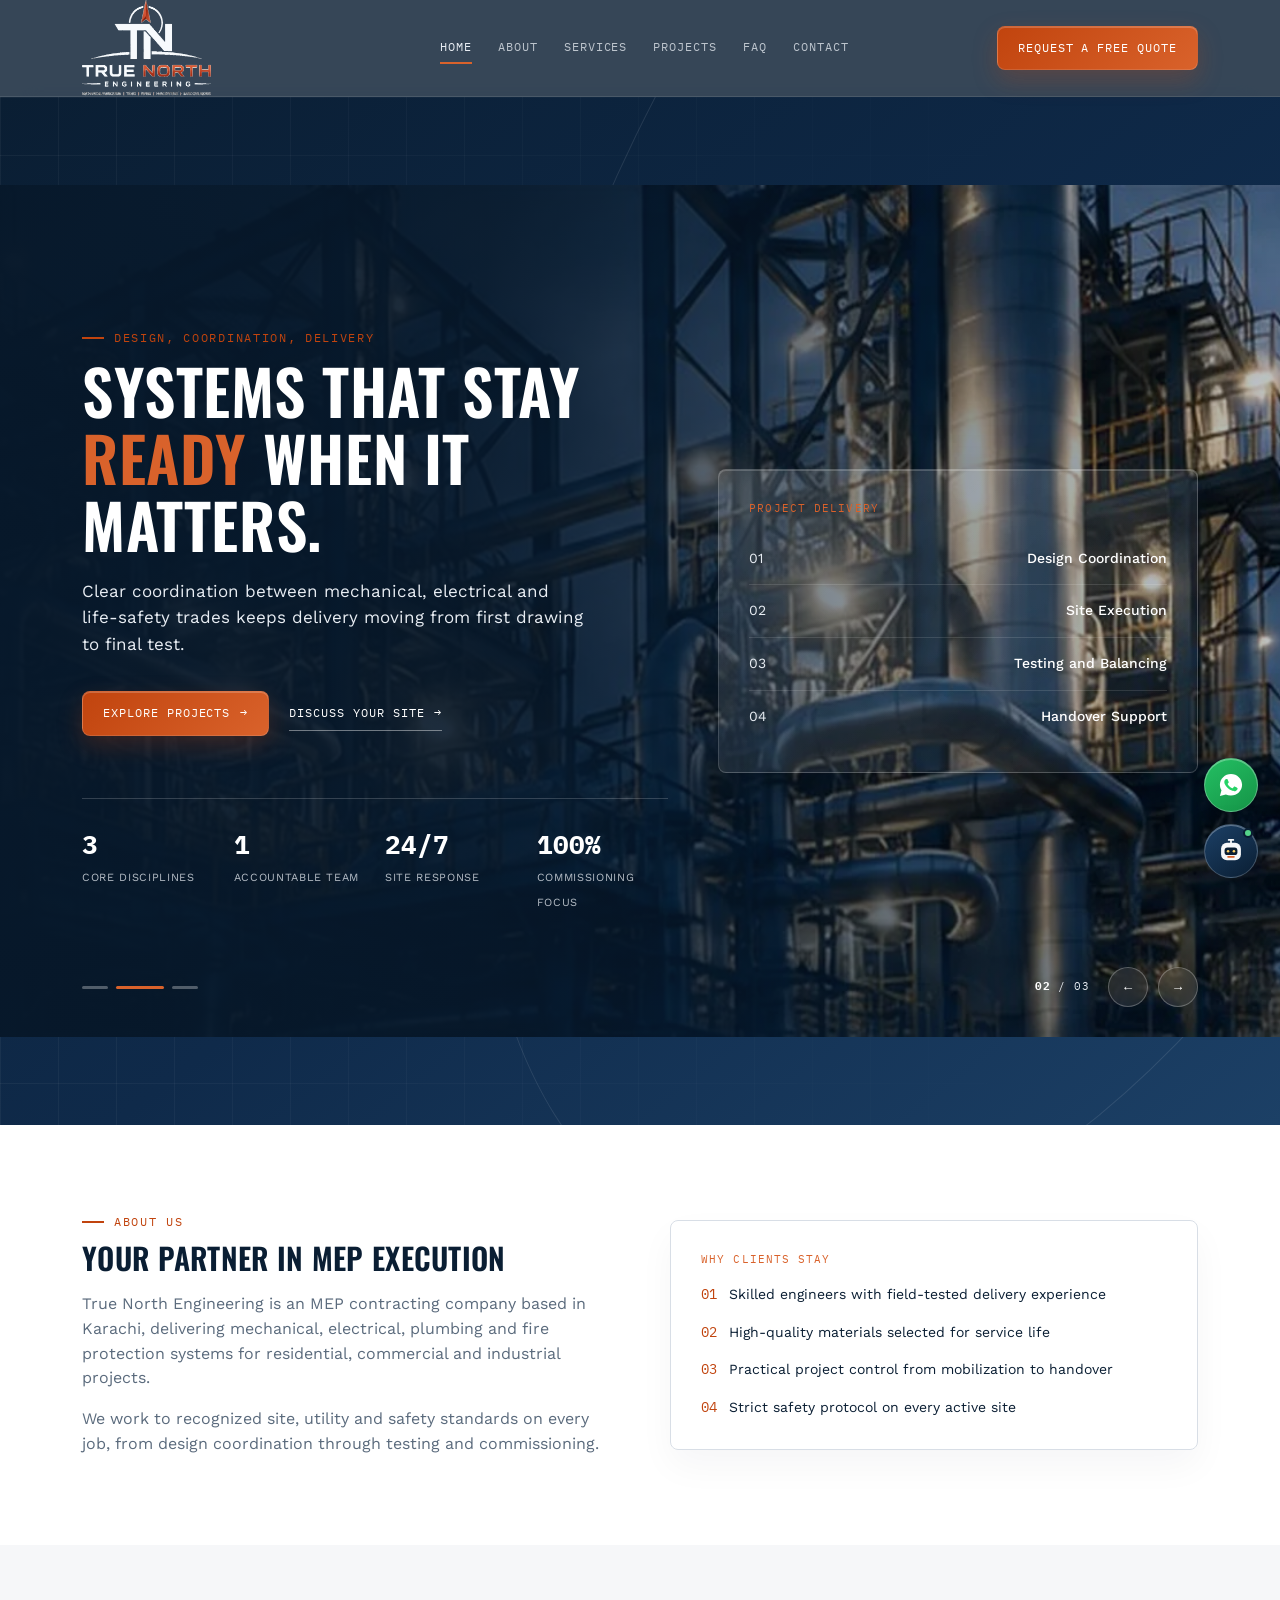
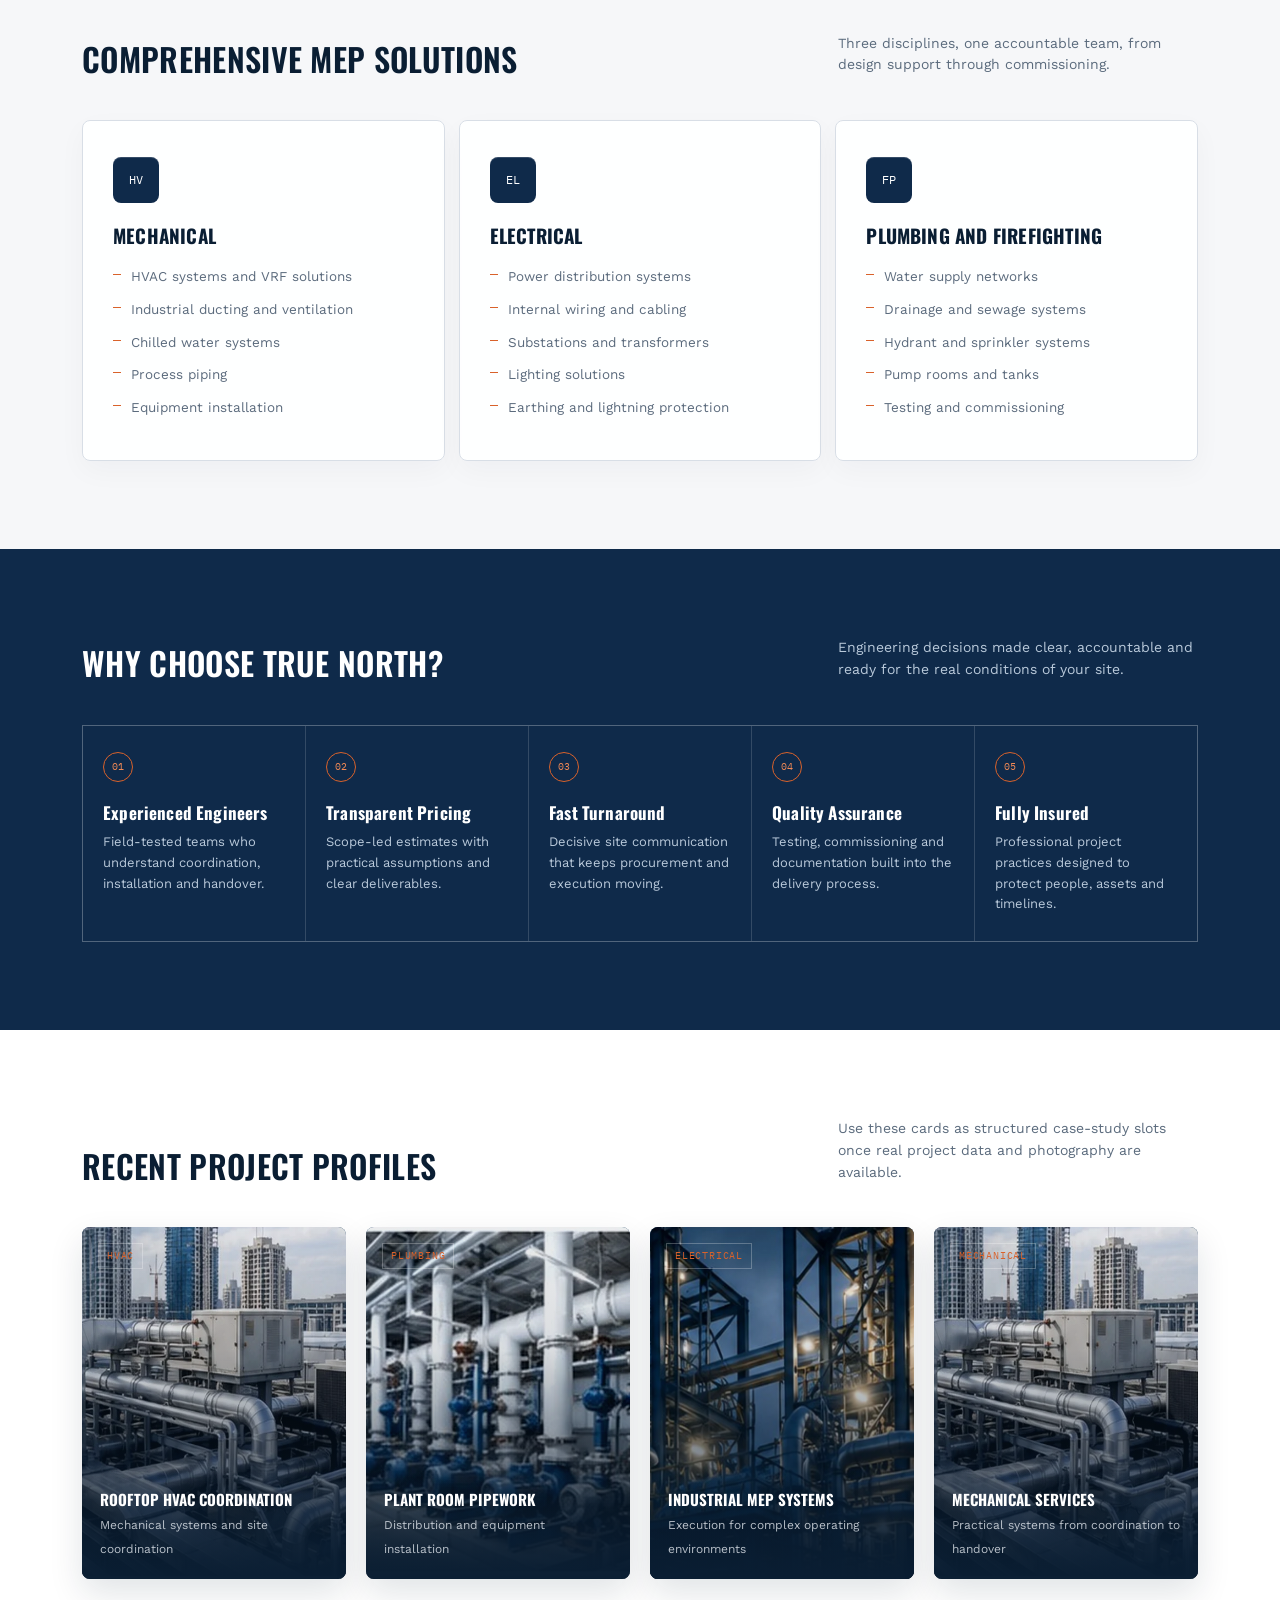
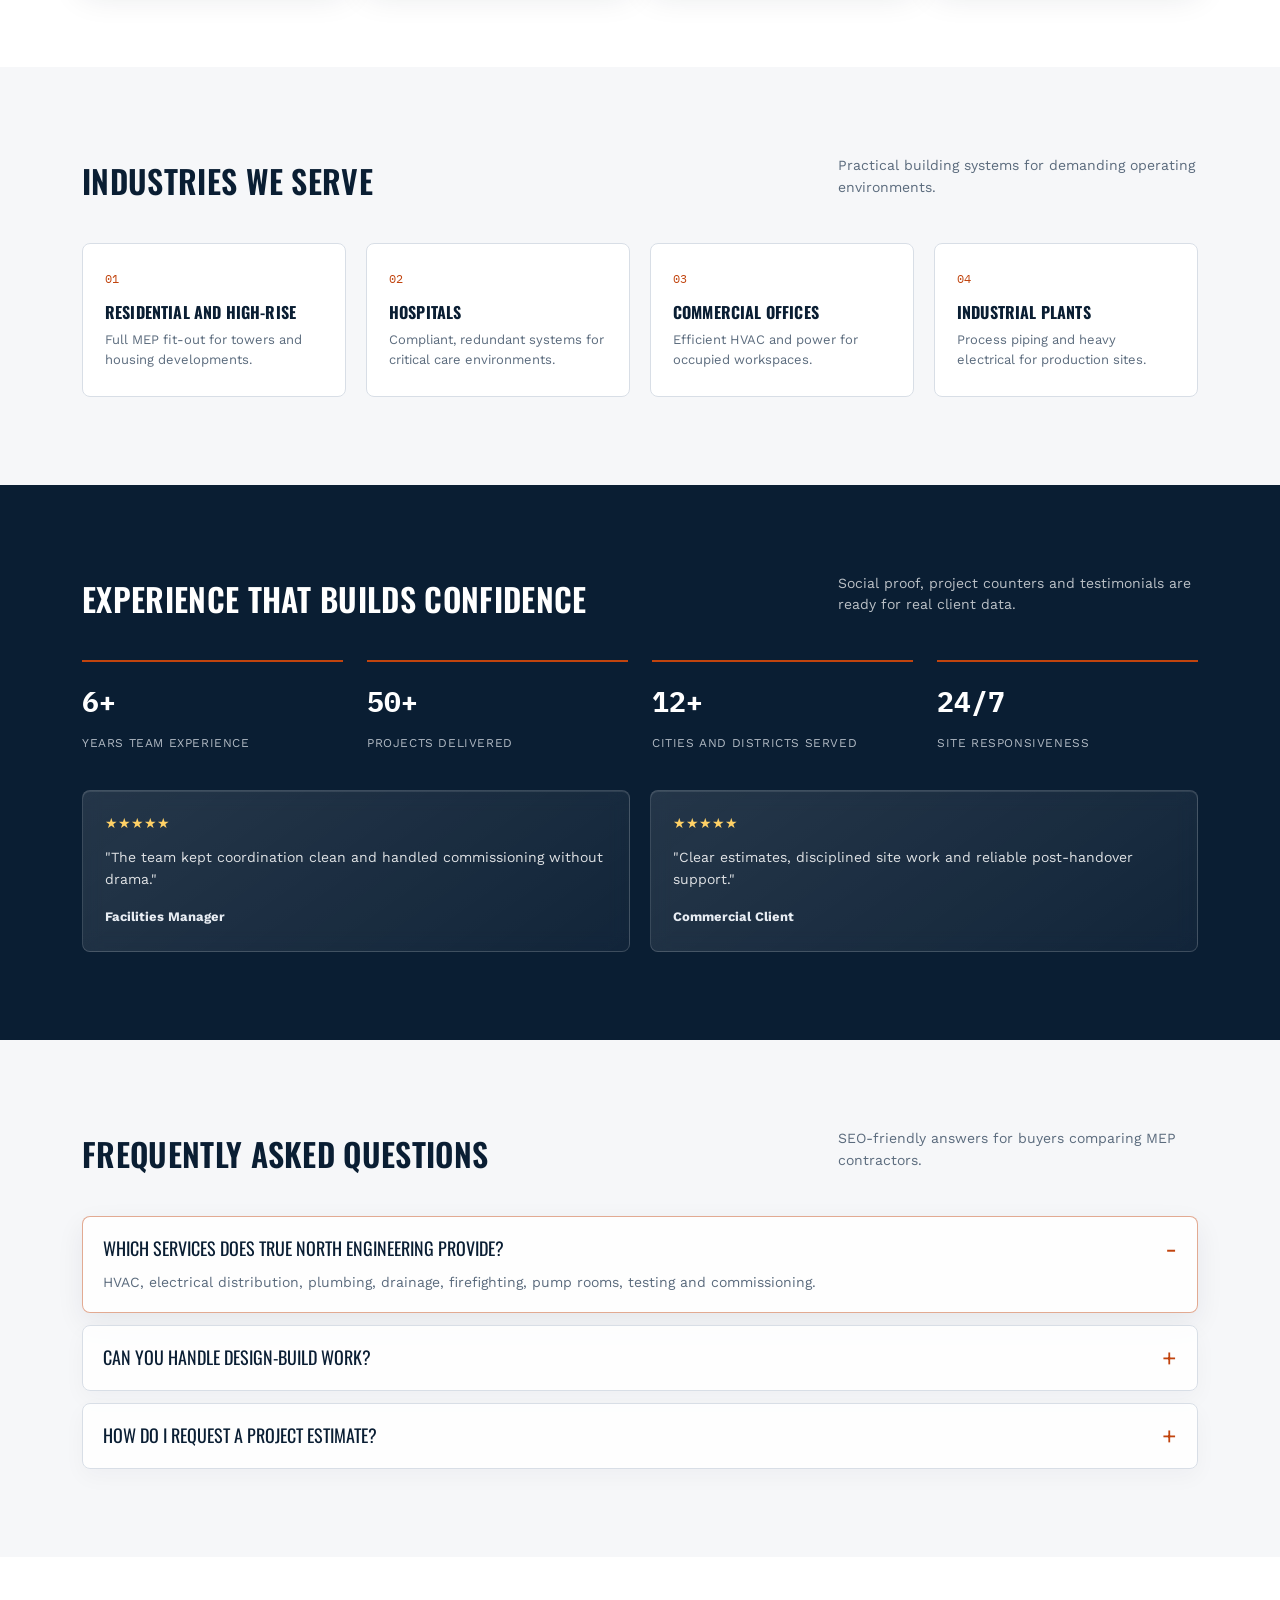
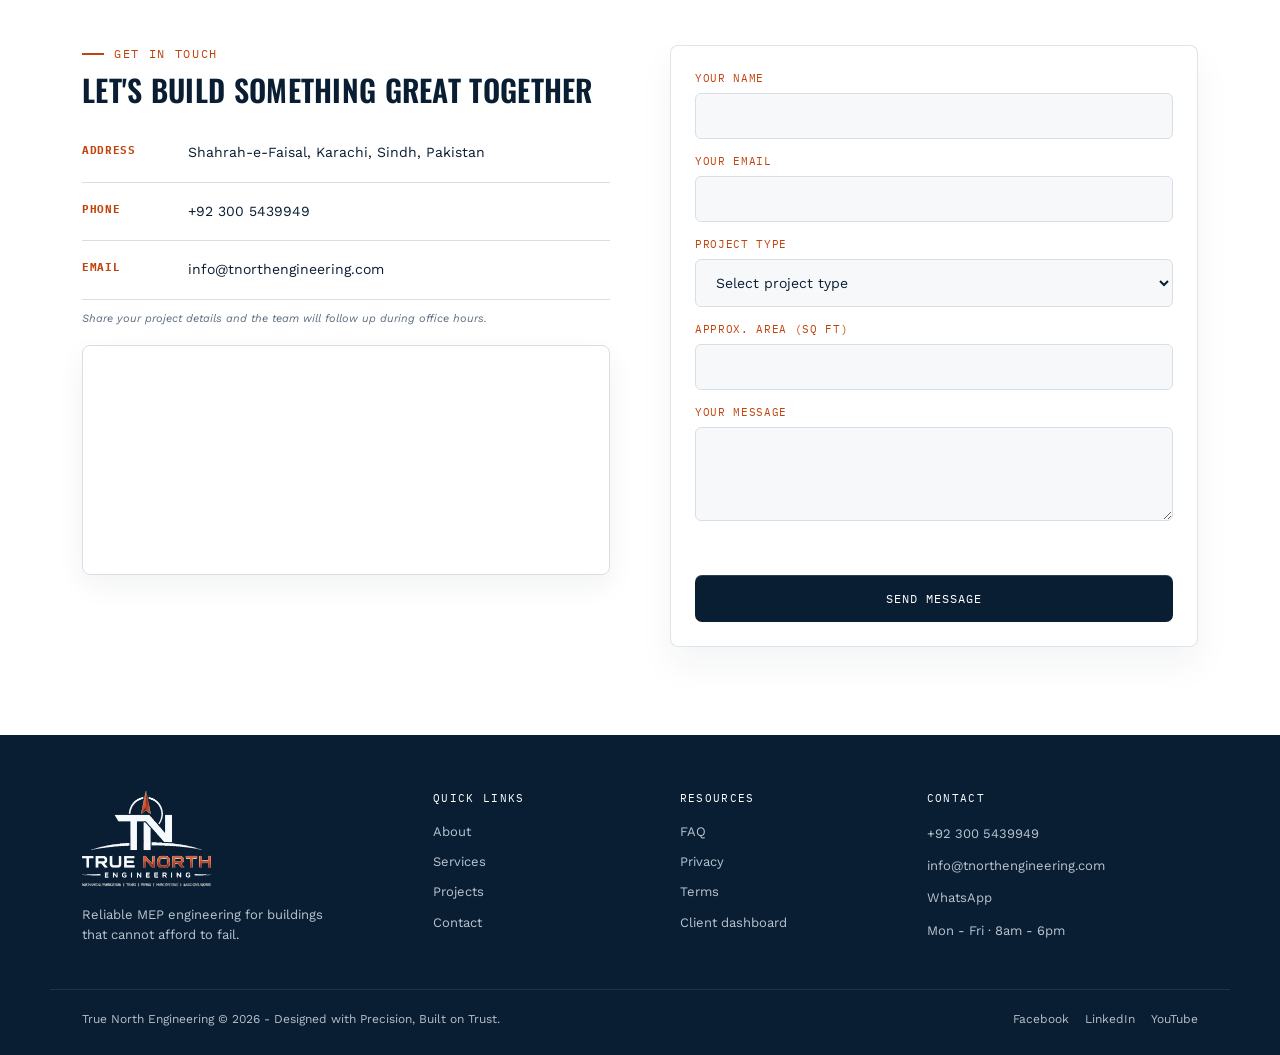
==== index.html @ b2326bb8 "Production-ready True North Engineering website" ====
<!DOCTYPE html>
<html lang="en">
<head>
  <meta charset="UTF-8">
  <meta name="viewport" content="width=device-width, initial-scale=1.0">
  <title>True North Engineering - MEP Contractors in Karachi</title>
  <meta name="description" content="True North Engineering delivers mechanical, electrical, plumbing, HVAC and firefighting systems for residential, commercial and industrial projects in Karachi.">
  <meta name="robots" content="index, follow, max-image-preview:large">
  <meta name="google-site-verification" content="REPLACE_WITH_SEARCH_CONSOLE_TOKEN">
  <meta name="theme-color" content="#0a1e33">
  <link rel="icon" href="/assets/images/favicon.ico">
  <link rel="icon" type="image/png" sizes="32x32" href="/assets/images/favicon-32.png">
  <link rel="apple-touch-icon" href="/assets/images/apple-touch-icon.png">
  <link rel="canonical" href="https://tnorthengineering.com/">
  <link rel="manifest" href="/manifest.webmanifest">
  <link rel="robots" href="/robots.txt">
  <link rel="sitemap" type="application/xml" href="/sitemap.xml">
  <link rel="preconnect" href="https://fonts.googleapis.com">
  <link rel="preconnect" href="https://fonts.gstatic.com" crossorigin>
  <link rel="preload" as="style" href="https://fonts.googleapis.com/css2?family=Oswald:wght@400;500;600;700&family=Work+Sans:wght@400;500;600&family=IBM+Plex+Mono:wght@500&display=swap">
  <link rel="preload" as="image" href="assets/img/hero-industrial.webp" type="image/webp" fetchpriority="high">
  <link href="https://fonts.googleapis.com/css2?family=Oswald:wght@400;500;600;700&family=Work+Sans:wght@400;500;600&family=IBM+Plex+Mono:wght@500&display=swap" rel="stylesheet">
  <link rel="stylesheet" href="assets/css/variables.css">
  <link rel="stylesheet" href="assets/css/brand.css">
  <link rel="stylesheet" href="assets/css/layout.css">
  <link rel="stylesheet" href="assets/css/components.css">
  <link rel="stylesheet" href="assets/css/hero.css">
  <link rel="stylesheet" href="assets/css/cards.css">
  <link rel="stylesheet" href="assets/css/forms.css">
  <link rel="stylesheet" href="assets/css/footer.css">
  <link rel="stylesheet" href="assets/css/responsive.css">
  <meta property="og:type" content="website">
  <meta property="og:url" content="https://tnorthengineering.com/">
  <meta property="og:title" content="True North Engineering - MEP Contractors in Karachi">
  <meta property="og:description" content="Mechanical, electrical, plumbing, HVAC and firefighting systems for commercial, residential and industrial projects.">
  <meta property="og:image" content="https://tnorthengineering.com/assets/img/hero-industrial.webp">
  <meta name="twitter:card" content="summary_large_image">
  <meta name="twitter:title" content="True North Engineering - MEP Contractors in Karachi">
  <meta name="twitter:description" content="MEP contracting, HVAC, electrical, plumbing and fire protection systems delivered with site-ready precision.">
  <meta name="twitter:image" content="https://tnorthengineering.com/assets/img/hero-industrial.webp">
  <script type="application/ld+json">
  {
    "@context": "https://schema.org",
    "@graph": [
      {
        "@type": "Organization",
        "@id": "https://tnorthengineering.com/#organization",
        "name": "True North Engineering",
        "url": "https://tnorthengineering.com/",
        "logo": "https://tnorthengineering.com/assets/images/logo.svg",
        "sameAs": ["https://www.linkedin.com/company/truenorthengineering"]
      },
      {
        "@type": "LocalBusiness",
        "@id": "https://tnorthengineering.com/#localbusiness",
        "name": "True North Engineering",
        "image": "https://tnorthengineering.com/assets/img/hero-industrial.webp",
        "url": "https://tnorthengineering.com/",
        "telephone": "+92-300-5439949",
        "email": "info@tnorthengineering.com",
        "address": {
          "@type": "PostalAddress",
          "streetAddress": "Shahrah-e-Faisal",
          "addressLocality": "Karachi",
          "addressRegion": "Sindh",
          "addressCountry": "PK"
        },
        "areaServed": "Karachi",
        "priceRange": "$$"
      },
      {
        "@type": "BreadcrumbList",
        "@id": "https://tnorthengineering.com/#breadcrumbs",
        "itemListElement": [
          {"@type": "ListItem", "position": 1, "name": "Home", "item": "https://tnorthengineering.com/"},
          {"@type": "ListItem", "position": 2, "name": "Services", "item": "https://tnorthengineering.com/#services"},
          {"@type": "ListItem", "position": 3, "name": "Contact", "item": "https://tnorthengineering.com/#contact"}
        ]
      },
      {
        "@type": "FAQPage",
        "@id": "https://tnorthengineering.com/#faq",
        "mainEntity": [
          {"@type": "Question", "name": "Which MEP services do you provide?", "acceptedAnswer": {"@type": "Answer", "text": "True North Engineering provides HVAC, electrical distribution, plumbing, drainage, firefighting, pump room and commissioning services."}},
          {"@type": "Question", "name": "Do you work on commercial and industrial sites?", "acceptedAnswer": {"@type": "Answer", "text": "Yes. The company supports residential towers, hospitals, commercial buildings and industrial facilities in Karachi."}},
          {"@type": "Question", "name": "Can I request a project estimate?", "acceptedAnswer": {"@type": "Answer", "text": "Yes. Use the quote form to share project type, area and timeline so the team can prepare a scoped estimate."}}
        ]
      }
    ]
  }
  </script>
</head>
<body>
<div class="brand-splash" aria-hidden="true"><img src="assets/images/logo-white.svg" width="220" height="220" alt=""><span>Engineering Excellence</span></div>
<a class="skip-link" href="#main">Skip to content</a>

<header class="site-header">
  <div class="wrap nav">
    <a href="/" class="logo-mark" aria-label="True North Engineering home">
      <img class="brand-logo" src="assets/images/logo-white.svg" width="210" height="210" alt="True North Engineering" decoding="async" fetchpriority="high">
    </a>
    <button class="menu-toggle" type="button" aria-label="Open navigation menu" aria-expanded="false" aria-controls="primary-nav">Menu</button>
    <nav class="links" id="primary-nav" aria-label="Primary navigation">
      <a href="#main" class="active">Home</a>
      <a href="#about">About</a>
      <a href="#services">Services</a>
      <a href="#projects">Projects</a>
      <a href="#faq">FAQ</a>
      <a href="#contact">Contact</a>
    </nav>
    <a class="cta-btn" href="#contact" data-track="quote_cta">Request a Free Quote</a>
  </div>
</header>

<main id="main">
  <section class="hero" aria-label="True North Engineering highlights">
    <div class="hero-slider" data-slider>
      <div class="hero-media" aria-hidden="true"><img src="assets/img/hero-industrial.webp" width="1600" height="740" alt="" loading="eager" decoding="async" fetchpriority="high"></div>
      <div class="hero-track">
        <article class="hero-slide is-active" data-slide aria-hidden="false">
          <div class="wrap hero-grid">
            <div class="hero-copy">
              <img class="hero-logo" src="assets/images/logo-white.svg" width="180" height="180" alt="True North Engineering" decoding="async">
              <div class="eyebrow">MEP Contracting - Karachi, Pakistan</div>
              <h1>Engineering built on <em>true</em> north.</h1>
              <p class="lede">Mechanical, electrical, plumbing and firefighting systems for buildings that cannot afford to fail, delivered with the precision the trade demands.</p>
              <div class="hero-ctas">
                <a class="cta-btn" href="#contact" data-track="quote_cta">Request a Free Quote <span aria-hidden="true">&rarr;</span></a>
                <a href="#projects" class="cta-ghost" data-track="projects_cta">View Our Projects <span aria-hidden="true">&rarr;</span></a>
              </div>
              <div class="stat-strip" aria-label="Company statistics">
                <div class="stat"><b>6+</b><span>Years Experience</span></div>
                <div class="stat"><b>50+</b><span>Projects Delivered</span></div>
                <div class="stat"><b>24/7</b><span>Site Response</span></div>
                <div class="stat"><b>0</b><span>Safety Compromise</span></div>
              </div>
            </div>
            <div class="hero-panel glass-panel" aria-label="Standards compliance">
              <div class="panel-label">Standards Compliance</div>
              <ul>
                <li><span>Building Code</span><b>SBCA Ready</b></li>
                <li><span>Utility</span><b>K-Electric Aware</b></li>
                <li><span>Fire Safety</span><b>NFPA Aligned</b></li>
                <li><span>Site Safety</span><b>Zero-Incident Protocol</b></li>
              </ul>
            </div>
          </div>
        </article>

        <article class="hero-slide" data-slide aria-hidden="true">
          <div class="wrap hero-grid">
            <div class="hero-copy">
              <div class="eyebrow">Design, Coordination, Delivery</div>
              <h2>Systems that stay <em>ready</em> when it matters.</h2>
              <p class="lede">Clear coordination between mechanical, electrical and life-safety trades keeps delivery moving from first drawing to final test.</p>
              <div class="hero-ctas">
                <a class="cta-btn" href="#projects" data-track="projects_cta">Explore Projects <span aria-hidden="true">&rarr;</span></a>
                <a href="#contact" class="cta-ghost">Discuss Your Site <span aria-hidden="true">&rarr;</span></a>
              </div>
              <div class="stat-strip" aria-label="Project delivery statistics">
                <div class="stat"><b>3</b><span>Core Disciplines</span></div>
                <div class="stat"><b>1</b><span>Accountable Team</span></div>
                <div class="stat"><b>24/7</b><span>Site Response</span></div>
                <div class="stat"><b>100%</b><span>Commissioning Focus</span></div>
              </div>
            </div>
            <div class="hero-panel glass-panel" aria-label="Project delivery stages">
              <div class="panel-label">Project Delivery</div>
              <ul>
                <li><span>01</span><b>Design Coordination</b></li>
                <li><span>02</span><b>Site Execution</b></li>
                <li><span>03</span><b>Testing and Balancing</b></li>
                <li><span>04</span><b>Handover Support</b></li>
              </ul>
            </div>
          </div>
        </article>

        <article class="hero-slide" data-slide aria-hidden="true">
          <div class="wrap hero-grid">
            <div class="hero-copy">
              <div class="eyebrow">For Buildings That Cannot Pause</div>
              <h2>Built for the <em>details</em> behind performance.</h2>
              <p class="lede">From towers and hospitals to commercial and industrial facilities, we deliver practical systems that respect the reality of the site.</p>
              <div class="hero-ctas">
                <a class="cta-btn" href="#contact" data-track="quote_cta">Start a Conversation <span aria-hidden="true">&rarr;</span></a>
                <a href="#industries" class="cta-ghost">See Industries <span aria-hidden="true">&rarr;</span></a>
              </div>
              <div class="stat-strip" aria-label="Industry coverage">
                <div class="stat"><b>4</b><span>Industry Segments</span></div>
                <div class="stat"><b>12+</b><span>Areas Served</span></div>
                <div class="stat"><b>50+</b><span>Projects Delivered</span></div>
                <div class="stat"><b>1</b><span>Trusted Partner</span></div>
              </div>
            </div>
            <div class="hero-panel glass-panel" aria-label="Building performance priorities">
              <div class="panel-label">Performance Priorities</div>
              <ul>
                <li><span>Planning</span><b>Buildable Detail</b></li>
                <li><span>Quality</span><b>Service Life</b></li>
                <li><span>Safety</span><b>Field Discipline</b></li>
                <li><span>Support</span><b>Clean Handover</b></li>
              </ul>
            </div>
          </div>
        </article>
      </div>

      <div class="wrap hero-slider-footer">
        <div class="slider-dots" role="tablist" aria-label="Hero slides">
          <button class="is-active" type="button" role="tab" aria-selected="true" aria-label="Show engineering overview" data-slider-dot></button>
          <button type="button" role="tab" aria-selected="false" aria-label="Show project delivery overview" data-slider-dot></button>
          <button type="button" role="tab" aria-selected="false" aria-label="Show building performance overview" data-slider-dot></button>
        </div>
        <div class="slider-actions">
          <span class="slider-count" aria-live="polite"><b data-slider-current>01</b> / 03</span>
          <button class="slider-button" type="button" data-slider-prev data-tooltip="Previous slide" aria-label="Previous slide"><span aria-hidden="true">&larr;</span></button>
          <button class="slider-button" type="button" data-slider-next data-tooltip="Next slide" aria-label="Next slide"><span aria-hidden="true">&rarr;</span></button>
        </div>
      </div>
    </div>
  </section>

  <section id="about">
    <div class="wrap split">
      <div>
        <div class="eyebrow">About Us</div>
        <h2>Your partner in MEP execution</h2>
        <p>True North Engineering is an MEP contracting company based in Karachi, delivering mechanical, electrical, plumbing and fire protection systems for residential, commercial and industrial projects.</p>
        <p>We work to recognized site, utility and safety standards on every job, from design coordination through testing and commissioning.</p>
      </div>
      <div class="panel">
        <div class="panel-label">Why Clients Stay</div>
        <ul class="check-list">
          <li><span>01</span> Skilled engineers with field-tested delivery experience</li>
          <li><span>02</span> High-quality materials selected for service life</li>
          <li><span>03</span> Practical project control from mobilization to handover</li>
          <li><span>04</span> Strict safety protocol on every active site</li>
        </ul>
      </div>
    </div>
  </section>

  <section class="alt" id="services">
    <div class="wrap">
      <div class="section-head">
        <h2>Comprehensive MEP solutions</h2>
        <p>Three disciplines, one accountable team, from design support through commissioning.</p>
      </div>
      <div class="services-grid">
        <article class="service-card">
          <div class="icon-box" aria-hidden="true">HV</div>
          <h3>Mechanical</h3>
          <ul>
            <li>HVAC systems and VRF solutions</li>
            <li>Industrial ducting and ventilation</li>
            <li>Chilled water systems</li>
            <li>Process piping</li>
            <li>Equipment installation</li>
          </ul>
        </article>
        <article class="service-card">
          <div class="icon-box" aria-hidden="true">EL</div>
          <h3>Electrical</h3>
          <ul>
            <li>Power distribution systems</li>
            <li>Internal wiring and cabling</li>
            <li>Substations and transformers</li>
            <li>Lighting solutions</li>
            <li>Earthing and lightning protection</li>
          </ul>
        </article>
        <article class="service-card">
          <div class="icon-box" aria-hidden="true">FP</div>
          <h3>Plumbing and Firefighting</h3>
          <ul>
            <li>Water supply networks</li>
            <li>Drainage and sewage systems</li>
            <li>Hydrant and sprinkler systems</li>
            <li>Pump rooms and tanks</li>
            <li>Testing and commissioning</li>
          </ul>
        </article>
      </div>
    </div>
  </section>

  <section class="trust-section" id="why-choose">
    <div class="wrap">
      <div class="section-head">
        <h2>Why choose True North?</h2>
        <p>Engineering decisions made clear, accountable and ready for the real conditions of your site.</p>
      </div>
      <div class="trust-grid">
        <article class="trust-item"><span aria-hidden="true">01</span><h3>Experienced Engineers</h3><p>Field-tested teams who understand coordination, installation and handover.</p></article>
        <article class="trust-item"><span aria-hidden="true">02</span><h3>Transparent Pricing</h3><p>Scope-led estimates with practical assumptions and clear deliverables.</p></article>
        <article class="trust-item"><span aria-hidden="true">03</span><h3>Fast Turnaround</h3><p>Decisive site communication that keeps procurement and execution moving.</p></article>
        <article class="trust-item"><span aria-hidden="true">04</span><h3>Quality Assurance</h3><p>Testing, commissioning and documentation built into the delivery process.</p></article>
        <article class="trust-item"><span aria-hidden="true">05</span><h3>Fully Insured</h3><p>Professional project practices designed to protect people, assets and timelines.</p></article>
      </div>
    </div>
  </section>

  <section id="projects">
    <div class="wrap">
      <div class="section-head">
        <h2>Recent project profiles</h2>
        <p>Use these cards as structured case-study slots once real project data and photography are available.</p>
      </div>
      <div class="projects-grid">
        <article class="project-card">
          <span class="tag">HVAC</span>
          <img class="project-image" src="assets/img/project-hvac.webp" width="960" height="640" alt="Rooftop HVAC ducting and equipment" loading="lazy" decoding="async">
          <div class="cap"><b>Rooftop HVAC Coordination</b><span>Mechanical systems and site coordination</span></div>
        </article>
        <article class="project-card">
          <span class="tag">Plumbing</span>
          <img class="project-image" src="assets/img/project-pump-room.webp" width="960" height="640" alt="Plant room pipework and pumps" loading="lazy" decoding="async">
          <div class="cap"><b>Plant Room Pipework</b><span>Distribution and equipment installation</span></div>
        </article>
        <article class="project-card">
          <span class="tag">Electrical</span>
          <img class="project-image" src="assets/img/hero-industrial.webp" width="1600" height="740" alt="Industrial mechanical systems" loading="lazy" decoding="async">
          <div class="cap"><b>Industrial MEP Systems</b><span>Execution for complex operating environments</span></div>
        </article>
        <article class="project-card">
          <span class="tag">Mechanical</span>
          <img class="project-image" src="assets/img/project-hvac.webp" width="960" height="640" alt="Mechanical services equipment" loading="lazy" decoding="async">
          <div class="cap"><b>Mechanical Services</b><span>Practical systems from coordination to handover</span></div>
        </article>
      </div>
    </div>
  </section>

  <section class="alt" id="industries">
    <div class="wrap">
      <div class="section-head">
        <h2>Industries we serve</h2>
        <p>Practical building systems for demanding operating environments.</p>
      </div>
      <div class="industries-grid">
        <article class="industry-card"><div class="num">01</div><h3>Residential and High-Rise</h3><p>Full MEP fit-out for towers and housing developments.</p></article>
        <article class="industry-card"><div class="num">02</div><h3>Hospitals</h3><p>Compliant, redundant systems for critical care environments.</p></article>
        <article class="industry-card"><div class="num">03</div><h3>Commercial Offices</h3><p>Efficient HVAC and power for occupied workspaces.</p></article>
        <article class="industry-card"><div class="num">04</div><h3>Industrial Plants</h3><p>Process piping and heavy electrical for production sites.</p></article>
      </div>
    </div>
  </section>

  <section class="proof" id="why">
    <div class="wrap">
      <div class="section-head">
        <h2>Experience that builds confidence</h2>
        <p>Social proof, project counters and testimonials are ready for real client data.</p>
      </div>
      <div class="why-grid">
        <div class="why-item"><b>6+</b><span>Years Team Experience</span></div>
        <div class="why-item"><b>50+</b><span>Projects Delivered</span></div>
        <div class="why-item"><b>12+</b><span>Cities and Districts Served</span></div>
        <div class="why-item"><b>24/7</b><span>Site Responsiveness</span></div>
      </div>
      <div class="testimonials">
        <article><div aria-label="5 stars">★★★★★</div><p>"The team kept coordination clean and handled commissioning without drama."</p><b>Facilities Manager</b></article>
        <article><div aria-label="5 stars">★★★★★</div><p>"Clear estimates, disciplined site work and reliable post-handover support."</p><b>Commercial Client</b></article>
      </div>
    </div>
  </section>

  <section class="alt" id="faq">
    <div class="wrap">
      <div class="section-head">
        <h2>Frequently asked questions</h2>
        <p>SEO-friendly answers for buyers comparing MEP contractors.</p>
      </div>
      <div class="faq-list">
        <details open><summary>Which services does True North Engineering provide?</summary><p>HVAC, electrical distribution, plumbing, drainage, firefighting, pump rooms, testing and commissioning.</p></details>
        <details><summary>Can you handle design-build work?</summary><p>The site is structured for design-build messaging, but final wording should be confirmed against the company's licensed scope.</p></details>
        <details><summary>How do I request a project estimate?</summary><p>Submit the quote form with the project type, approximate covered area, timeline and site location.</p></details>
      </div>
    </div>
  </section>

  <section id="contact">
    <div class="wrap contact-grid">
      <div class="contact-info">
        <div class="eyebrow">Get In Touch</div>
        <h2>Let's build something great together</h2>
        <div class="row"><b>Address</b><span>Shahrah-e-Faisal, Karachi, Sindh, Pakistan</span></div>
        <div class="row"><b>Phone</b><span>+92 300 5439949</span></div>
        <div class="row"><b>Email</b><span>info@tnorthengineering.com</span></div>
        <p class="field-note">Share your project details and the team will follow up during office hours.</p>
        <iframe class="map" title="True North Engineering location map" loading="lazy" referrerpolicy="no-referrer-when-downgrade" src="https://www.google.com/maps?q=Shahrah-e-Faisal%2C%20Karachi&output=embed"></iframe>
      </div>
      <form class="quote" name="quote" method="POST">
        <label class="hp">Company website <input name="company_website" tabindex="-1" autocomplete="off"></label>
        <label>Your Name <input name="name" type="text" autocomplete="name" required></label>
        <label>Your Email <input name="email" type="email" autocomplete="email" required></label>
        <label>Project Type <select name="project_type" required><option value="">Select project type</option><option>Mechanical</option><option>Electrical</option><option>Plumbing and Firefighting</option><option>Maintenance</option></select></label>
        <label>Approx. Area (sq ft) <input name="area" type="number" min="100" step="50" inputmode="numeric"></label>
        <label>Your Message <textarea name="message" rows="4" required></textarea></label>
        <p class="form-status" role="status" aria-live="polite"></p>
        <button type="submit" aria-label="Send a free quote request">Send Message</button>
      </form>
    </div>
  </section>
</main>

<footer>
  <div class="wrap footer-main">
    <div class="footer-brand"><a href="/" class="logo-mark" aria-label="True North Engineering home"><img class="brand-logo footer-logo" src="assets/images/logo-white.svg" width="180" height="180" alt="True North Engineering" loading="lazy" decoding="async"></a><p>Reliable MEP engineering for buildings that cannot afford to fail.</p></div>
    <div class="footer-column"><h3>Quick Links</h3><a href="#about">About</a><a href="#services">Services</a><a href="#projects">Projects</a><a href="#contact">Contact</a></div>
    <div class="footer-column"><h3>Resources</h3><a href="#faq">FAQ</a><a href="privacy.html">Privacy</a><a href="terms.html">Terms</a><a href="admin.html">Client dashboard</a></div>
    <div class="footer-column footer-contact"><h3>Contact</h3><a href="tel:+923005439949">+92 300 5439949</a><a href="mailto:info@tnorthengineering.com">info@tnorthengineering.com</a><a href="https://wa.me/923005439949" target="_blank" rel="noopener noreferrer">WhatsApp</a><span>Mon - Fri · 8am - 6pm</span></div>
  </div>
  <div class="wrap footer-row"><span>True North Engineering &copy; 2026 - Designed with Precision, Built on Trust.</span><div class="socials" aria-label="Social links"><a href="https://www.facebook.com/" rel="noopener" aria-label="True North Engineering on Facebook">Facebook</a><a href="https://www.linkedin.com/" rel="noopener" aria-label="True North Engineering on LinkedIn">LinkedIn</a><a href="https://www.youtube.com/" rel="noopener" aria-label="True North Engineering on YouTube">YouTube</a></div></div>
</footer>

<div class="floating-actions" aria-label="Quick contact">
  <a class="floating-action whatsapp-action" href="https://wa.me/923005439949?text=Hello%20True%20North%20Engineering%2C%20I%20would%20like%20to%20discuss%20a%20project." target="_blank" rel="noopener noreferrer" aria-label="Chat with True North Engineering on WhatsApp" data-tooltip="Chat on WhatsApp">
    <img src="assets/img/whatsapp.svg" width="28" height="28" alt="" aria-hidden="true">
  </a>
  <button class="floating-action chat-toggle" type="button" aria-expanded="false" aria-controls="chat-widget" aria-label="Open True North Assistant" data-tooltip="Ask our assistant">
    <img src="assets/img/bot.svg" width="28" height="28" alt="" aria-hidden="true">
    <span class="chat-pulse" aria-hidden="true"></span>
  </button>
</div>
<aside class="chat-widget" id="chat-widget" role="dialog" aria-modal="false" aria-label="True North Assistant" hidden>
  <div class="chat-head">
    <div class="chat-brand"><img src="assets/img/bot.svg" width="28" height="28" alt=""><div><b>True North Assistant</b><span>Usually replies instantly</span></div></div>
    <button class="chat-close" type="button" data-chat-close aria-label="Close chat">&times;</button>
  </div>
  <div class="chat-log" aria-live="polite"></div>
  <div class="chat-suggestions" aria-label="Suggested questions">
    <button type="button" data-chat-prompt="Which services do you offer?">Services</button>
    <button type="button" data-chat-prompt="I need HVAC for a commercial building">Start an HVAC quote</button>
    <button type="button" data-chat-prompt="How long does a quotation take?">Timelines</button>
    <button type="button" data-chat-prompt="Show me your projects">Projects</button>
  </div>
  <form class="chat-form">
    <input type="text" placeholder="Ask about your project..." aria-label="Chat message" autocomplete="off">
    <button type="submit" aria-label="Send chat message"><span aria-hidden="true">&rarr;</span></button>
  </form>
</aside>

<script type="module" src="assets/js/main.js"></script>
</body>
</html>
---- assets/css/variables.css ----
:root{
  --navy-950:#0a1e33;
  --navy-900:#0f2a4a;
  --navy-700:#1c4066;
  --navy-100:#e8edf3;
  --orange-600:#c1440e;
  --orange-500:#d9622b;
  --white:#ffffff;
  --paper:#f6f7f9;
  --ink-mid:#5b6b7d;
  --line:#d8dee6;
  --success:#237a4b;
  --focus:#ffd166;
  --font-display:'Oswald',sans-serif;
  --font-body:'Work Sans',sans-serif;
  --font-mono:'IBM Plex Mono',monospace;
}
---- assets/css/brand.css ----
.nav{min-height:96px!important}.logo-mark .brand-logo{width:210px;height:96px!important;max-height:none!important;object-fit:contain;object-position:left center}.footer-logo{width:180px!important;height:130px!important;max-height:none!important}
.hero-logo{width:180px;height:180px;object-fit:contain;object-position:left center;margin:0 0 -10px}
.brand-splash{position:fixed;inset:0;z-index:200;display:grid;place-items:center;align-content:center;gap:10px;background:#0a1e33;color:#fff;pointer-events:none;animation:splash-out .9s 1s ease forwards}.brand-splash img{width:220px;height:220px;object-fit:contain;animation:splash-logo .9s ease both}.brand-splash span{font:11px var(--font-mono);letter-spacing:.18em;text-transform:uppercase;color:#cbd8e5;animation:splash-text .7s .25s ease both}@keyframes splash-logo{from{opacity:0;transform:scale(.88)}to{opacity:1;transform:none}}@keyframes splash-text{from{opacity:0;transform:translateY(8px)}to{opacity:1;transform:none}}@keyframes splash-out{to{opacity:0;visibility:hidden}}
.admin-brand{display:flex;align-items:center;gap:10px!important;color:#fff!important;font:14px var(--font-mono)!important;letter-spacing:.08em}.admin-brand img{width:170px!important;height:72px!important;object-fit:contain!important;object-position:left center!important;border-radius:0!important;background:transparent!important}.admin-brand span{display:grid;line-height:1}.admin-brand small{font:9px var(--font-mono);letter-spacing:.18em;color:#8ea0b8;margin-top:6px}
@media(max-width:700px){.nav{min-height:76px!important}.logo-mark .brand-logo{width:150px;height:76px!important}.hero-logo{width:140px;height:140px}.brand-splash img{width:180px;height:180px}.admin-brand img{width:145px!important;height:58px!important}}
---- assets/css/layout.css ----
*{box-sizing:border-box;margin:0;padding:0}
html{scroll-behavior:smooth}
body{font-family:var(--font-body);color:var(--navy-950);background:var(--white);line-height:1.55;-webkit-font-smoothing:antialiased;text-rendering:optimizeLegibility}
a{color:inherit;text-decoration:none}
img{max-width:100%;display:block}
h1,h2,h3{font-family:var(--font-display);text-transform:uppercase;letter-spacing:.01em;color:var(--navy-950);line-height:1.08}
p{color:var(--ink-mid)}
section{padding:88px 0}
section.alt{background:var(--paper)}
.wrap{max-width:1180px;margin:0 auto;padding:0 32px}
.skip-link{position:absolute;left:16px;top:10px;z-index:1000;transform:translateY(-160%);background:var(--focus);color:var(--navy-950);padding:10px 14px;font-family:var(--font-mono);font-size:12px}
.skip-link:focus{transform:translateY(0)}
:focus-visible{outline:3px solid var(--focus);outline-offset:3px}
.site-header{position:sticky;top:0;z-index:50;background:rgba(10,30,51,.82);border-bottom:1px solid rgba(255,255,255,.1);backdrop-filter:blur(18px) saturate(135%);-webkit-backdrop-filter:blur(18px) saturate(135%);transition:background .25s ease,box-shadow .25s ease}
.site-header.is-scrolled{background:rgba(10,30,51,.94);box-shadow:0 8px 28px rgba(4,16,28,.2)}
.nav{display:flex;align-items:center;justify-content:space-between;min-height:76px;gap:22px}
.logo-mark{display:flex;align-items:center;gap:10px;color:var(--white);font-family:var(--font-display);font-size:20px;letter-spacing:.02em}
.logo-mark img{flex:0 0 auto}
.logo-mark b{color:var(--orange-500)}
.links{display:flex;gap:26px;align-items:center}
.links a{font-family:var(--font-mono);font-size:12px;letter-spacing:.08em;text-transform:uppercase;color:var(--navy-100);opacity:.76;padding:6px 0;border-bottom:2px solid transparent;transition:color .18s ease,opacity .18s ease,border-color .18s ease}
.links a:hover,.links a.active{opacity:1;border-bottom-color:var(--orange-500)}
.menu-toggle{display:none}
.split{display:grid;grid-template-columns:1fr 1fr;gap:60px;align-items:center}
.split h2,.contact-info h2{font-size:30px;font-weight:600;margin-bottom:18px}
.split p+p{margin-top:16px}
.section-head{display:flex;justify-content:space-between;align-items:flex-end;margin-bottom:44px;gap:24px}
.section-head h2{font-size:32px;font-weight:600;max-width:560px}
.section-head p{max-width:360px;font-size:14px}
.eyebrow{font-family:var(--font-mono);font-size:12px;letter-spacing:.14em;text-transform:uppercase;color:var(--orange-600);display:flex;align-items:center;gap:10px;margin-bottom:10px}
.eyebrow::before{content:"";width:22px;height:2px;background:var(--orange-600)}
.panel{border:1px solid var(--line);border-radius:8px;padding:30px;background:rgba(255,255,255,.8);box-shadow:0 16px 36px rgba(10,30,51,.04)}
.panel-label{font-family:var(--font-mono);font-size:11px;color:var(--orange-500);letter-spacing:.1em;text-transform:uppercase;margin-bottom:16px}
.check-list{list-style:none;display:grid;gap:16px}
.check-list li{display:flex;gap:12px;font-size:14px}
.check-list span{font-family:var(--font-mono);color:var(--orange-600)}
@media (prefers-reduced-motion:reduce){*,*::before,*::after{animation-duration:.01ms!important;animation-iteration-count:1!important;scroll-behavior:auto!important;transition-duration:.01ms!important}}
---- assets/css/components.css ----
.cta-btn{display:inline-flex;align-items:center;justify-content:center;gap:10px;background:linear-gradient(135deg,var(--orange-600),var(--orange-500));color:var(--white);font-family:var(--font-mono);font-size:12px;letter-spacing:.08em;text-transform:uppercase;padding:12px 20px;border:1px solid rgba(255,255,255,.15);border-radius:8px;box-shadow:0 10px 24px rgba(193,68,14,.25),inset 0 1px rgba(255,255,255,.2);cursor:pointer;min-height:44px;transition:transform .22s cubic-bezier(.2,.8,.2,1),box-shadow .22s ease,filter .22s ease}
.cta-btn:hover{filter:brightness(1.06);transform:translateY(-2px);box-shadow:0 15px 30px rgba(193,68,14,.34),inset 0 1px rgba(255,255,255,.22)}
.cta-btn:active{transform:translateY(0);box-shadow:0 5px 14px rgba(193,68,14,.22)}
.cta-ghost{display:inline-flex;align-items:center;gap:9px;font-family:var(--font-mono);font-size:12px;letter-spacing:.08em;text-transform:uppercase;color:var(--white);border-bottom:1px solid rgba(255,255,255,.42);padding:8px 0;transition:color .2s ease,border-color .2s ease,transform .2s ease}
.cta-ghost:hover{color:var(--orange-500);border-color:var(--orange-500);transform:translateX(3px)}
.trust-section{background:#0f2a4a;color:#fff}.trust-section .section-head h2{color:#fff}.trust-section .section-head p{color:#b9c9da}.trust-grid{display:grid;grid-template-columns:repeat(5,1fr);gap:1px;background:rgba(255,255,255,.15);border:1px solid rgba(255,255,255,.15)}.trust-item{padding:26px 20px;background:#0f2a4a;min-height:190px}.trust-item>span{display:grid;place-items:center;width:30px;height:30px;border:1px solid #d9622b;border-radius:50%;color:#f28a56;font:10px var(--font-mono);margin-bottom:22px}.trust-item h3{color:#fff;font-size:17px;text-transform:none;margin-bottom:10px}.trust-item p{color:#b9c9da;font-size:13px;line-height:1.6}
.proof{background:var(--navy-950);color:var(--white)}
.proof h2,.proof p{color:var(--white)}
.proof p{opacity:.72}
.faq-list{display:grid;gap:12px}
.faq-list details{background:rgba(255,255,255,.82);border:1px solid var(--line);border-radius:8px;padding:18px 20px;box-shadow:0 8px 22px rgba(10,30,51,.035);transition:border-color .2s ease,box-shadow .2s ease}
.faq-list details[open]{border-color:rgba(193,68,14,.45);box-shadow:0 10px 28px rgba(10,30,51,.07)}
.faq-list summary{cursor:pointer;font-family:var(--font-display);font-size:18px;text-transform:uppercase;list-style:none;display:flex;align-items:center;justify-content:space-between;gap:18px}
.faq-list summary::after{content:"+";font-family:var(--font-body);font-size:24px;font-weight:400;color:var(--orange-600);line-height:1}
.faq-list details[open] summary::after{content:"-"}
.faq-list p{margin-top:10px;font-size:14px}
.floating-actions{position:fixed;right:22px;bottom:22px;z-index:70;display:grid;gap:12px}
.floating-action{position:relative;width:54px;height:54px;display:grid;place-items:center;border:1px solid rgba(255,255,255,.28);border-radius:50%;box-shadow:0 14px 34px rgba(10,30,51,.28),inset 0 1px rgba(255,255,255,.3);cursor:pointer;transition:transform .22s cubic-bezier(.2,.8,.2,1),box-shadow .22s ease,filter .22s ease}
.floating-action:hover{transform:translateY(-3px) scale(1.04);box-shadow:0 18px 38px rgba(10,30,51,.35),inset 0 1px rgba(255,255,255,.35)}
.floating-action:active{transform:translateY(0) scale(.98)}
.floating-action img{width:28px;height:28px}
@media(max-width:900px){.trust-grid{grid-template-columns:repeat(3,1fr)}}@media(max-width:600px){.trust-grid{grid-template-columns:1fr 1fr}.trust-item{min-height:170px;padding:20px 16px}.trust-item h3{font-size:15px}}@media(max-width:400px){.trust-grid{grid-template-columns:1fr}}
.whatsapp-action{background:linear-gradient(145deg,#24bf63,#159447)}
.chat-toggle{background:linear-gradient(145deg,var(--navy-700),var(--navy-950));border-color:rgba(255,255,255,.22)}
.chat-pulse{position:absolute;top:3px;right:4px;width:10px;height:10px;border:2px solid var(--navy-950);border-radius:50%;background:#55d48a;box-shadow:0 0 0 0 rgba(85,212,138,.55);animation:chatPulse 2s infinite}
.floating-action[data-tooltip]::after,.slider-button[data-tooltip]::after{content:attr(data-tooltip);position:absolute;right:calc(100% + 12px);top:50%;width:max-content;max-width:175px;padding:7px 9px;border-radius:5px;background:rgba(8,21,35,.92);color:var(--white);font-family:var(--font-mono);font-size:10px;letter-spacing:.03em;opacity:0;pointer-events:none;transform:translateY(-50%) translateX(4px);transition:opacity .15s ease,transform .15s ease;white-space:nowrap}
.slider-button[data-tooltip]::after{right:auto;left:50%;top:calc(100% + 9px);transform:translateX(-50%) translateY(-4px)}
.floating-action[data-tooltip]:hover::after,.slider-button[data-tooltip]:hover::after{opacity:1;transform:translateY(-50%) translateX(0)}
.slider-button[data-tooltip]:hover::after{transform:translateX(-50%) translateY(0)}
.chat-widget{position:fixed;right:22px;bottom:158px;z-index:70;width:min(370px,calc(100vw - 32px));overflow:hidden;background:rgba(255,255,255,.92);border:1px solid rgba(255,255,255,.7);border-radius:8px;box-shadow:0 24px 65px rgba(10,30,51,.32);backdrop-filter:blur(20px) saturate(125%);-webkit-backdrop-filter:blur(20px) saturate(125%)}
.chat-widget[hidden]{display:none}
.chat-head{display:flex;justify-content:space-between;align-items:center;background:linear-gradient(135deg,rgba(10,30,51,.98),rgba(28,64,102,.94));color:var(--white);padding:14px 16px}
.chat-brand{display:flex;align-items:center;gap:10px}
.chat-brand img{width:28px;height:28px}
.chat-brand b{display:block;font-family:var(--font-mono);font-size:11px;letter-spacing:.04em}
.chat-brand span{display:block;margin-top:2px;color:var(--navy-100);font-size:10px;opacity:.75}
.chat-close{width:30px;height:30px;display:grid;place-items:center;background:rgba(255,255,255,.1);color:var(--white);border:1px solid rgba(255,255,255,.14);border-radius:50%;font-size:22px;line-height:1;cursor:pointer;transition:background .2s ease}
.chat-close:hover{background:rgba(255,255,255,.2)}
.chat-log{display:grid;gap:10px;max-height:255px;overflow:auto;padding:16px}
.chat-message{max-width:88%;padding:10px 12px;border:1px solid rgba(10,30,51,.06);border-radius:7px 7px 7px 2px;font-size:13px;background:var(--paper);box-shadow:0 3px 9px rgba(10,30,51,.04)}
.chat-message.user{background:var(--navy-900);color:var(--white);border-color:transparent;border-radius:7px 7px 2px 7px;justify-self:end}
.chat-actions{display:flex;flex-wrap:wrap;gap:7px}.chat-actions button{border:1px solid var(--orange-500);border-radius:6px;background:#fff8f5;color:var(--orange-600);padding:7px 9px;font:10px var(--font-mono);cursor:pointer}.chat-actions button:hover{background:var(--orange-600);color:#fff}
.chat-suggestions{display:flex;flex-wrap:wrap;gap:7px;padding:0 16px 14px}
.chat-suggestions button{border:1px solid var(--line);border-radius:999px;background:var(--white);color:var(--navy-900);padding:6px 9px;font-family:var(--font-body);font-size:11px;cursor:pointer;transition:border-color .2s ease,background .2s ease}
.chat-suggestions button:hover{border-color:var(--orange-500);background:#fff8f5}
.chat-form{display:grid;grid-template-columns:1fr 48px;border-top:1px solid var(--line);background:rgba(255,255,255,.65)}
.chat-form input{min-width:0;border:0;background:transparent;padding:14px 16px;font-family:var(--font-body);font-size:13px;outline:0}
.chat-form button{border:0;background:var(--navy-950);color:var(--white);font-size:20px;cursor:pointer;transition:background .2s ease}
.chat-form button:hover{background:var(--orange-600)}
@keyframes chatPulse{0%{box-shadow:0 0 0 0 rgba(85,212,138,.55)}65%{box-shadow:0 0 0 8px rgba(85,212,138,0)}100%{box-shadow:0 0 0 0 rgba(85,212,138,0)}}
---- assets/css/hero.css ----
.hero{position:relative;overflow:hidden;background:linear-gradient(142deg,var(--navy-950),var(--navy-900) 55%,var(--navy-700));min-height:680px}
.hero::before{content:"";position:absolute;inset:0;z-index:1;background-image:linear-gradient(rgba(255,255,255,.055) 1px,transparent 1px),linear-gradient(90deg,rgba(255,255,255,.055) 1px,transparent 1px);background-size:58px 58px;mask-image:linear-gradient(90deg,rgba(0,0,0,.85),transparent 88%);pointer-events:none}
.hero::after{content:"";position:absolute;right:-18%;top:-58%;z-index:1;width:74%;height:175%;border:1px solid rgba(255,255,255,.1);border-radius:50%;transform:rotate(23deg);pointer-events:none}
.hero-media{position:absolute;inset:0;overflow:hidden}
.hero-media::after{content:"";position:absolute;inset:0;background:linear-gradient(90deg,rgba(7,24,42,.98) 0%,rgba(7,24,42,.9) 38%,rgba(7,24,42,.5) 70%,rgba(7,24,42,.26) 100%)}
.hero-media img{width:100%;height:100%;object-fit:cover;object-position:center}
.hero-slider{position:relative;z-index:2;min-height:680px}
.hero-track{position:relative;display:grid;min-height:630px}
.hero-slide{grid-area:1/1;display:grid;align-items:center;opacity:0;pointer-events:none;transform:translateX(20px);transition:opacity .62s ease,transform .62s cubic-bezier(.2,.8,.2,1);will-change:opacity,transform}
.hero-slide.is-active{opacity:1;pointer-events:auto;transform:translateX(0)}
.hero-grid{position:relative;display:grid;grid-template-columns:1.1fr .9fr;gap:50px;align-items:center;padding-top:92px;padding-bottom:72px}
.hero h1,.hero h2{color:var(--white);font-size:62px;font-weight:600;margin-bottom:20px;max-width:700px}
.hero h1 em,.hero h2 em{font-style:normal;color:var(--orange-500)}
.hero .lede{color:var(--navy-100);font-size:17px;max-width:505px;margin-bottom:34px}
.hero-ctas{display:flex;gap:20px;align-items:center;flex-wrap:wrap}
.stat-strip{margin-top:62px;display:grid;grid-template-columns:repeat(4,1fr);border-top:1px solid rgba(255,255,255,.18);padding-top:25px;gap:20px}
.stat b{font-family:var(--font-mono);font-size:26px;color:var(--white);display:block}
.stat span{font-size:11px;color:var(--navy-100);opacity:.78;text-transform:uppercase;letter-spacing:.06em}
.hero-panel{padding:30px}
.glass-panel{background:linear-gradient(145deg,rgba(255,255,255,.14),rgba(255,255,255,.035));border:1px solid rgba(255,255,255,.18);box-shadow:0 24px 70px rgba(0,0,0,.18),inset 0 1px rgba(255,255,255,.18);backdrop-filter:blur(18px) saturate(130%);-webkit-backdrop-filter:blur(18px) saturate(130%);border-radius:8px}
.hero-panel ul{list-style:none}
.hero-panel li{display:flex;justify-content:space-between;gap:18px;padding:15px 0;border-bottom:1px solid rgba(255,255,255,.12);color:var(--navy-100);font-size:14px}
.hero-panel li:last-child{border-bottom:0}
.hero-panel b{color:var(--white);font-weight:500;white-space:nowrap}
.hero-slider-footer{position:absolute;right:0;bottom:30px;left:0;z-index:2;display:flex;align-items:center;justify-content:space-between}
.slider-dots{display:flex;align-items:center;gap:8px}
.slider-dots button{width:26px;height:3px;border:0;border-radius:999px;background:rgba(255,255,255,.3);cursor:pointer;transition:width .25s ease,background .25s ease}
.slider-dots button.is-active{width:48px;background:var(--orange-500)}
.slider-actions{display:flex;align-items:center;gap:10px}
.slider-count{margin-right:8px;color:var(--navy-100);font-family:var(--font-mono);font-size:11px;letter-spacing:.08em}
.slider-count b{color:var(--white)}
.slider-button{position:relative;width:40px;height:40px;display:grid;place-items:center;border:1px solid rgba(255,255,255,.26);border-radius:50%;background:rgba(255,255,255,.08);color:var(--white);cursor:pointer;backdrop-filter:blur(10px);transition:background .2s ease,transform .2s ease,border-color .2s ease}
.slider-button:hover{background:var(--orange-600);border-color:var(--orange-600);transform:translateY(-2px)}
---- assets/css/cards.css ----
.services-grid{display:grid;grid-template-columns:repeat(3,1fr);gap:14px}
.service-card{border:1px solid var(--line);border-radius:8px;background:rgba(255,255,255,.9);padding:36px 30px;box-shadow:0 10px 28px rgba(10,30,51,.035);transition:background .24s ease,color .24s ease,transform .24s cubic-bezier(.2,.8,.2,1),box-shadow .24s ease,border-color .24s ease}
.service-card:hover{background:var(--navy-950);border-color:var(--navy-950);box-shadow:0 22px 42px rgba(10,30,51,.2);transform:translateY(-6px)}
.service-card:hover *{color:var(--white)}
.icon-box{width:46px;height:46px;border-radius:8px;background:var(--navy-900);color:var(--white);display:grid;place-items:center;margin-bottom:22px;font-family:var(--font-mono);font-size:12px;box-shadow:inset 0 1px rgba(255,255,255,.16)}
.service-card h3{font-size:19px;margin-bottom:14px}
.service-card ul{list-style:none}
.service-card li{font-size:13.5px;color:var(--ink-mid);padding:6px 0 6px 18px;position:relative}
.service-card li::before{content:"";position:absolute;left:0;top:14px;width:8px;height:1px;background:var(--orange-500)}
.projects-grid{display:grid;grid-template-columns:repeat(4,1fr);gap:20px}
.project-card{position:relative;aspect-ratio:3/4;overflow:hidden;border-radius:8px;background:linear-gradient(160deg,var(--navy-700),var(--navy-950)),repeating-linear-gradient(45deg,rgba(255,255,255,.04) 0 2px,transparent 2px 14px);box-shadow:0 14px 34px rgba(10,30,51,.12);transition:transform .24s cubic-bezier(.2,.8,.2,1),box-shadow .24s ease}
.project-card:hover{transform:translateY(-5px);box-shadow:0 24px 42px rgba(10,30,51,.22)}
.project-image{position:absolute;inset:0;width:100%;height:100%;object-fit:cover;transition:transform .45s cubic-bezier(.2,.8,.2,1)}
.project-card:hover .project-image{transform:scale(1.05)}
.project-card::before{content:"";position:absolute;inset:0;z-index:1;background:linear-gradient(180deg,rgba(7,24,42,.08) 0%,rgba(7,24,42,.15) 35%,rgba(7,24,42,.92) 100%)}
.tag{position:absolute;z-index:2;top:16px;left:16px;font-family:var(--font-mono);font-size:10px;letter-spacing:.08em;text-transform:uppercase;color:var(--orange-500);border:1px solid rgba(255,255,255,.25);padding:4px 8px}
.cap{position:absolute;z-index:2;bottom:0;left:0;right:0;padding:18px;background:linear-gradient(to top,rgba(10,30,51,.92),transparent)}
.cap b{color:var(--white);font-family:var(--font-display);font-size:15px;text-transform:uppercase;display:block}
.cap span{color:var(--navy-100);font-size:12px;opacity:.78}
.industries-grid{display:grid;grid-template-columns:repeat(4,1fr);gap:20px}
.industry-card{border:1px solid var(--line);border-radius:8px;padding:26px 22px;background:var(--white);transition:transform .22s ease,box-shadow .22s ease,border-color .22s ease}
.industry-card:hover{border-color:rgba(193,68,14,.45);box-shadow:0 15px 32px rgba(10,30,51,.09);transform:translateY(-4px)}
.industry-card .num{font-family:var(--font-mono);font-size:12px;color:var(--orange-600);margin-bottom:16px}
.industry-card h3{font-size:16px;margin-bottom:8px}
.industry-card p{font-size:13px}
.why-grid{display:grid;grid-template-columns:repeat(4,1fr);gap:24px}
.why-item{border-top:2px solid var(--orange-600);padding-top:18px}
.why-item b{font-family:var(--font-mono);font-size:28px;color:var(--white);display:block;margin-bottom:6px}
.why-item span{font-size:12px;color:var(--navy-100);opacity:.75;text-transform:uppercase;letter-spacing:.05em}
.testimonials{display:grid;grid-template-columns:repeat(2,1fr);gap:20px;margin-top:36px}
.testimonials article{background:linear-gradient(145deg,rgba(255,255,255,.11),rgba(255,255,255,.035));border:1px solid rgba(255,255,255,.16);border-radius:8px;padding:22px;box-shadow:inset 0 1px rgba(255,255,255,.1);backdrop-filter:blur(10px)}
.testimonials div{color:var(--focus);font-size:14px;margin-bottom:12px}
.testimonials p{font-size:14px;color:var(--white);opacity:.86;margin-bottom:14px}
.testimonials b{font-size:13px;color:var(--navy-100)}
---- assets/css/forms.css ----
.contact-grid{display:grid;grid-template-columns:1fr 1fr;gap:60px}
.contact-info .row{display:flex;gap:16px;padding:18px 0;border-bottom:1px solid var(--line)}
.contact-info .row b{font-family:var(--font-mono);font-size:11px;text-transform:uppercase;letter-spacing:.06em;color:var(--orange-600);width:90px;flex:0 0 auto}
.contact-info .row span{font-size:14px;color:var(--navy-950)}
.field-note{font-size:11px;margin:10px 0 18px;font-style:italic}
.map{width:100%;min-height:230px;border:1px solid var(--line);border-radius:8px;box-shadow:0 10px 28px rgba(10,30,51,.06)}
.quote{display:flex;flex-direction:column;gap:14px;border:1px solid rgba(216,222,230,.8);border-radius:8px;padding:24px;background:rgba(255,255,255,.7);box-shadow:0 18px 36px rgba(10,30,51,.05)}
.quote label{display:grid;gap:6px;font-family:var(--font-mono);font-size:11px;text-transform:uppercase;letter-spacing:.06em;color:var(--orange-600)}
.quote input,.quote select,.quote textarea{border:1px solid var(--line);border-radius:6px;padding:14px 16px;font-family:var(--font-body);font-size:14px;background:rgba(246,247,249,.84);color:var(--navy-950);text-transform:none;letter-spacing:0;transition:border-color .2s ease,box-shadow .2s ease,background .2s ease}
.quote input:focus,.quote select:focus,.quote textarea:focus{border-color:var(--orange-500);background:var(--white);box-shadow:0 0 0 4px rgba(217,98,43,.12);outline:0}
.quote button{border-radius:7px;background:var(--navy-950);color:var(--white);font-family:var(--font-mono);font-size:12px;letter-spacing:.08em;text-transform:uppercase;padding:16px;border:0;cursor:pointer;margin-top:6px;box-shadow:inset 0 1px rgba(255,255,255,.14);transition:background .2s ease,transform .2s ease,box-shadow .2s ease}
.quote button:hover{background:var(--orange-600);box-shadow:0 12px 22px rgba(193,68,14,.24);transform:translateY(-2px)}
.form-status{font-size:13px;color:var(--success);min-height:20px;display:flex;align-items:center;gap:12px;white-space:pre-line}
.form-status.is-success{padding:14px 16px;border:1px solid #b9e5cd;border-radius:7px;background:#effaf4;animation:success-pop .45s ease both}
.form-status.is-error{color:#a62e19}
.success-check{display:grid;place-items:center;width:28px;height:28px;flex:0 0 28px;border-radius:50%;background:var(--success);color:#fff;font-weight:700;animation:check-bounce .55s cubic-bezier(.2,.8,.2,1) both}
.success-copy{display:grid;gap:2px}.success-copy b{font-size:14px;color:var(--navy-950)}.success-copy small{font-size:12px;color:var(--ink-mid)}
@keyframes success-pop{from{opacity:0;transform:translateY(8px)}to{opacity:1;transform:none}}@keyframes check-bounce{0%{transform:scale(0) rotate(-15deg)}70%{transform:scale(1.12) rotate(4deg)}100%{transform:scale(1) rotate(0)}}
.hp{position:absolute;left:-9999px;width:1px;height:1px;overflow:hidden}
---- assets/css/footer.css ----
footer{background:var(--navy-950);color:var(--navy-100);padding:56px 0 26px}
.footer-main{display:grid;grid-template-columns:1.5fr 1fr 1fr 1.3fr;gap:38px;padding-bottom:44px}
.footer-brand .logo-mark{margin-bottom:18px}.footer-brand p{max-width:260px;color:#b8c5d2;font-size:13px}.footer-column{display:grid;align-content:start;gap:10px}.footer-column h3{color:#fff;font:11px var(--font-mono);letter-spacing:.12em;text-transform:uppercase;margin-bottom:7px}.footer-column a,.footer-column span{color:#b8c5d2;font-size:13px}.footer-column a:hover{color:#fff}.footer-contact{gap:12px}
.footer-row{display:flex;justify-content:space-between;align-items:center;gap:24px;border-top:1px solid rgba(255,255,255,.12);padding-top:20px;font-size:12px;opacity:.78}.socials{display:flex;gap:16px;flex-wrap:wrap}.socials a:hover{text-decoration:underline}
@media(max-width:800px){.footer-main{grid-template-columns:1fr 1fr;gap:30px}.footer-brand{grid-column:1/-1}}@media(max-width:520px){.footer-main{grid-template-columns:1fr}.footer-brand{grid-column:auto}.footer-row{align-items:flex-start;flex-direction:column}}
---- assets/css/responsive.css ----
@media(max-width:980px){
  .hero-grid,.split,.contact-grid{grid-template-columns:1fr}
  .hero{min-height:0}
  .hero-slider,.hero-track{min-height:0}
  .hero h1,.hero h2{font-size:40px}
  .hero-panel{max-width:620px}
  .hero-grid{padding-top:78px;padding-bottom:96px}
  .hero-slider-footer{bottom:28px}
  .services-grid,.industries-grid,.projects-grid,.why-grid{grid-template-columns:repeat(2,1fr)}
  .section-head{align-items:flex-start;flex-direction:column}
  .links{display:none;position:absolute;left:0;right:0;top:76px;background:var(--navy-950);padding:18px 32px;border-top:1px solid rgba(255,255,255,.1)}
  .links.is-open{display:grid}
  .menu-toggle{display:inline-flex;background:transparent;border:1px solid rgba(255,255,255,.3);color:var(--white);font-family:var(--font-mono);font-size:12px;text-transform:uppercase;letter-spacing:.08em;padding:10px 12px}
}
@media(max-width:620px){
  .wrap{padding:0 20px}
  section{padding:64px 0}
  .nav>.cta-btn{display:none}
  .hero{min-height:0}
  .hero-grid{gap:34px;padding-top:66px;padding-bottom:98px}
  .hero h1,.hero h2{font-size:34px}
  .hero .lede{font-size:16px}
  .stat-strip,.services-grid,.industries-grid,.projects-grid,.why-grid,.testimonials{grid-template-columns:1fr}
  .stat-strip{margin-top:38px;gap:14px}
  .hero-panel li{align-items:flex-start;flex-direction:column;gap:4px}
  .footer-row{align-items:flex-start;flex-direction:column}
  .hero-slider-footer{bottom:22px}
  .slider-count{display:none}
  .floating-actions{right:16px;bottom:16px;gap:10px}
  .floating-action{width:50px;height:50px}
  .chat-widget{right:16px;bottom:142px;width:min(370px,calc(100vw - 32px))}
  .floating-action[data-tooltip]::after,.slider-button[data-tooltip]::after{display:none}
}
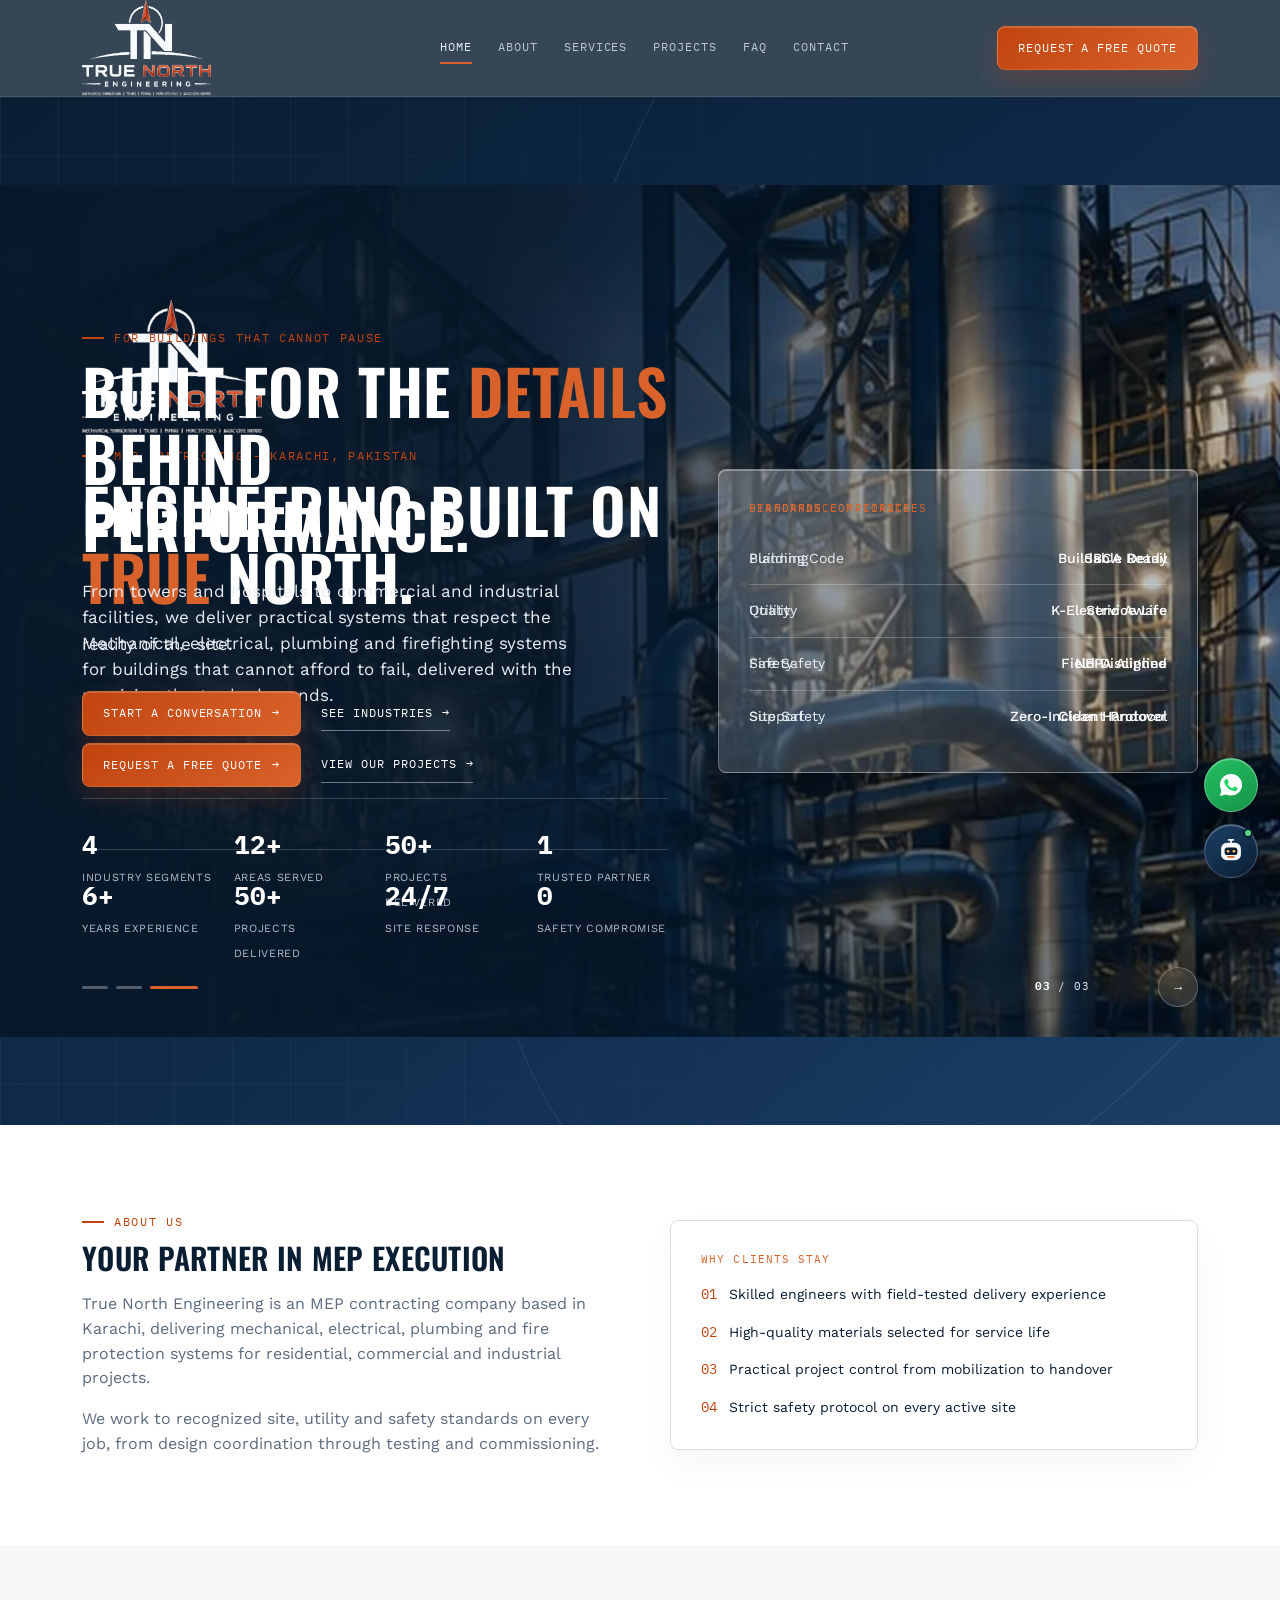
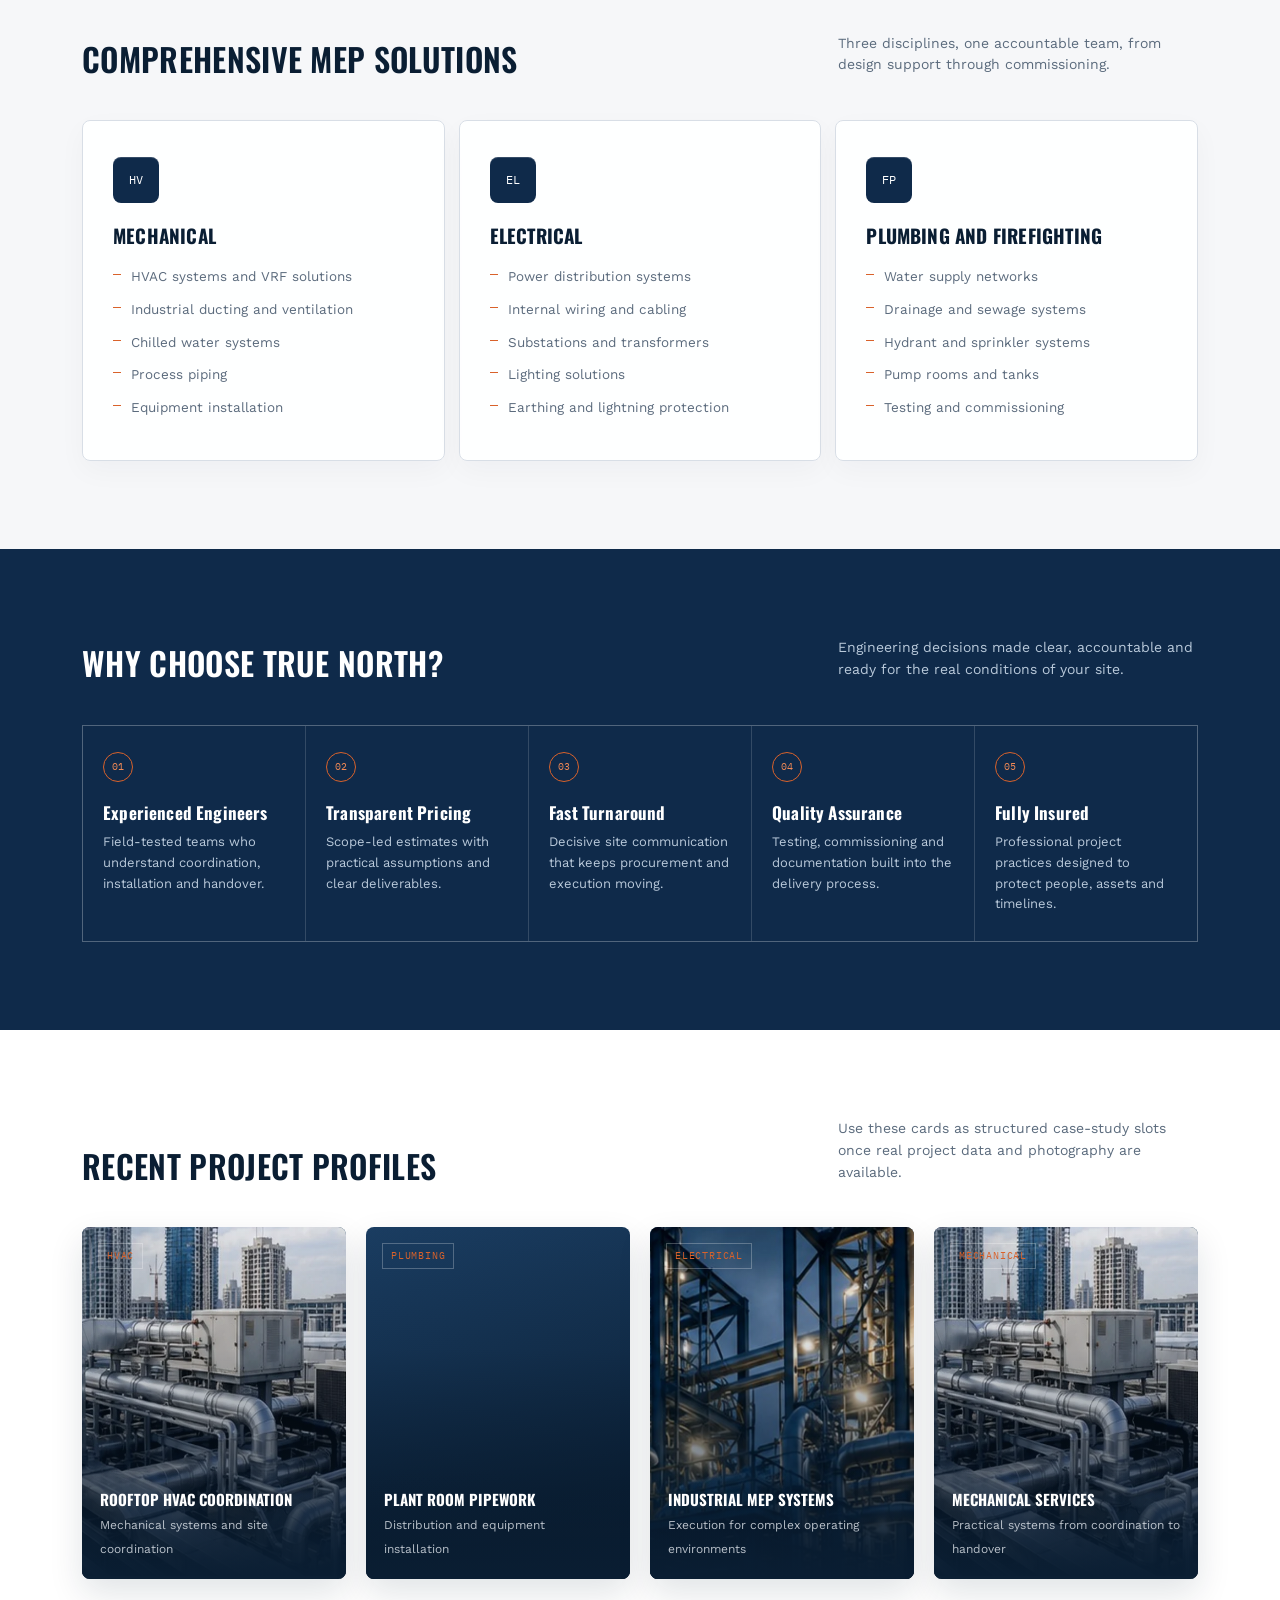
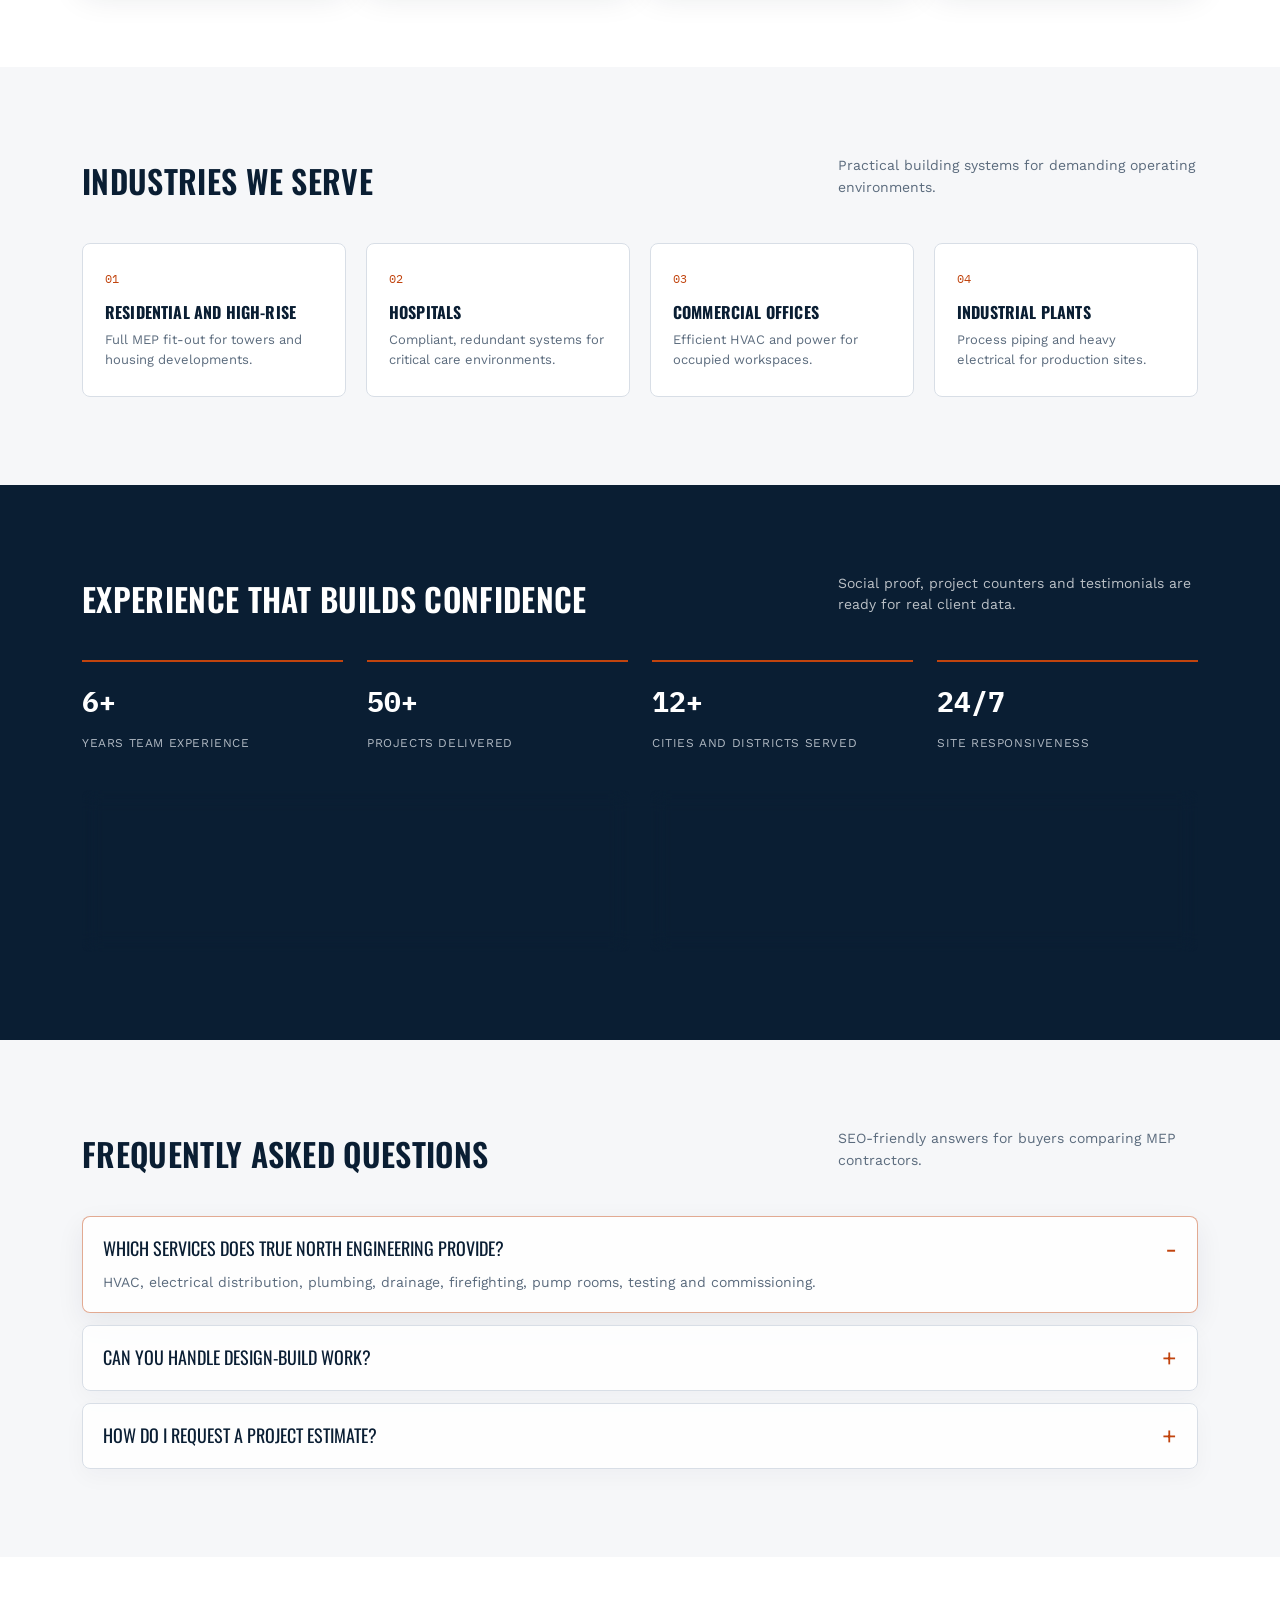
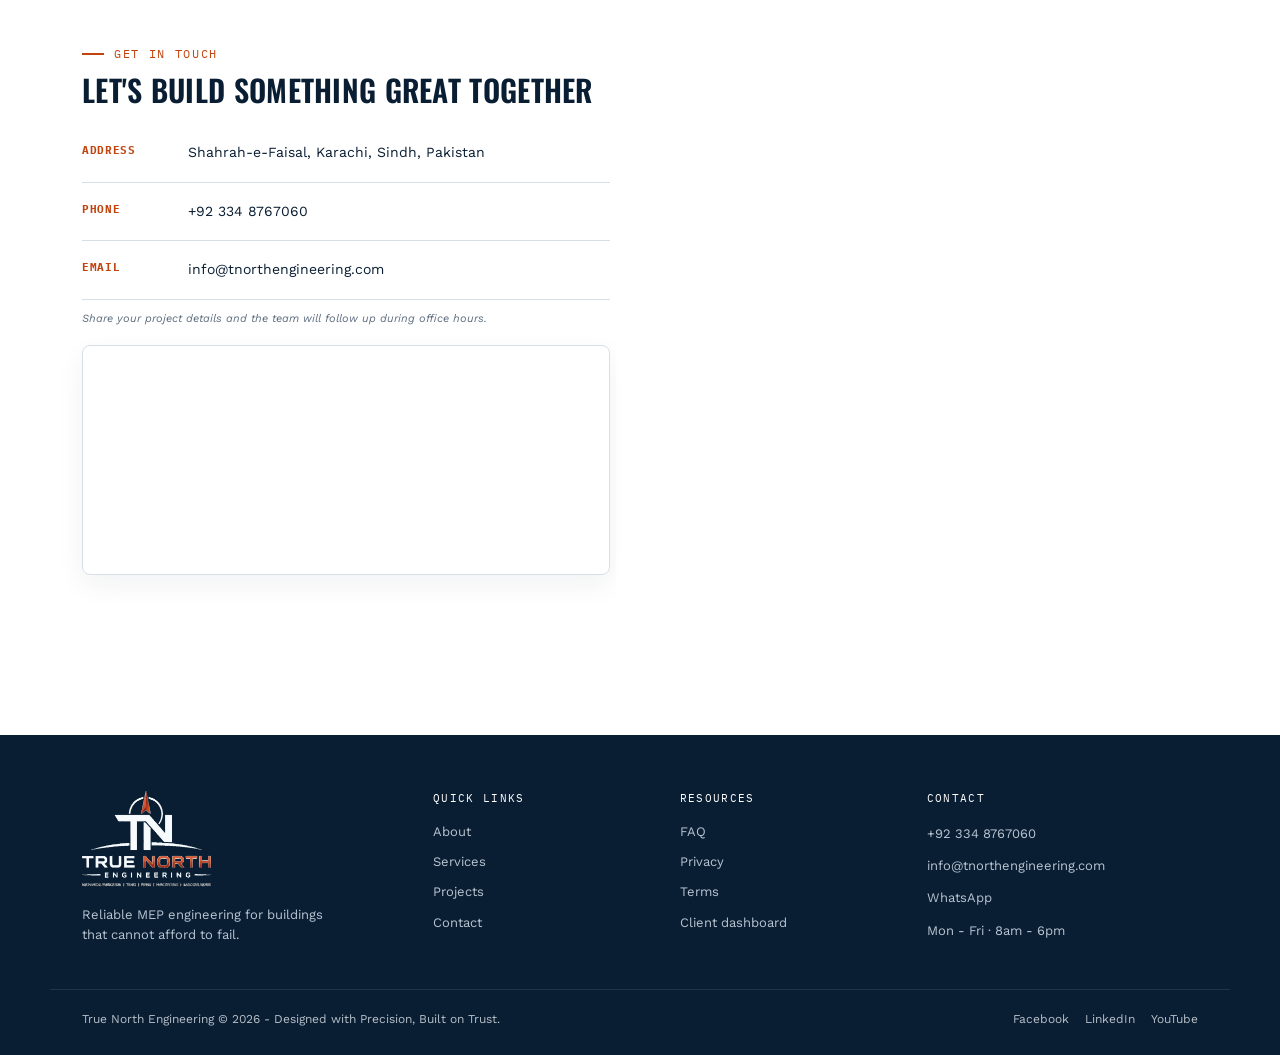
==== commit a2fbeef1: "Update contact  number" ====
--- a/index.html
+++ b/index.html
@@ -56,7 +56,7 @@
         "name": "True North Engineering",
         "image": "https://tnorthengineering.com/assets/img/hero-industrial.webp",
         "url": "https://tnorthengineering.com/",
-        "telephone": "+92-300-5439949",
+        "telephone": "+92-334-8767060",
         "email": "info@tnorthengineering.com",
         "address": {
           "@type": "PostalAddress",
@@ -386,7 +386,7 @@
         <div class="eyebrow">Get In Touch</div>
         <h2>Let's build something great together</h2>
         <div class="row"><b>Address</b><span>Shahrah-e-Faisal, Karachi, Sindh, Pakistan</span></div>
-        <div class="row"><b>Phone</b><span>+92 300 5439949</span></div>
+        <div class="row"><b>Phone</b><span>+92 334 8767060</span></div>
         <div class="row"><b>Email</b><span>info@tnorthengineering.com</span></div>
         <p class="field-note">Share your project details and the team will follow up during office hours.</p>
         <iframe class="map" title="True North Engineering location map" loading="lazy" referrerpolicy="no-referrer-when-downgrade" src="https://www.google.com/maps?q=Shahrah-e-Faisal%2C%20Karachi&output=embed"></iframe>
@@ -410,13 +410,13 @@
     <div class="footer-brand"><a href="/" class="logo-mark" aria-label="True North Engineering home"><img class="brand-logo footer-logo" src="assets/images/logo-white.svg" width="180" height="180" alt="True North Engineering" loading="lazy" decoding="async"></a><p>Reliable MEP engineering for buildings that cannot afford to fail.</p></div>
     <div class="footer-column"><h3>Quick Links</h3><a href="#about">About</a><a href="#services">Services</a><a href="#projects">Projects</a><a href="#contact">Contact</a></div>
     <div class="footer-column"><h3>Resources</h3><a href="#faq">FAQ</a><a href="privacy.html">Privacy</a><a href="terms.html">Terms</a><a href="admin.html">Client dashboard</a></div>
-    <div class="footer-column footer-contact"><h3>Contact</h3><a href="tel:+923005439949">+92 300 5439949</a><a href="mailto:info@tnorthengineering.com">info@tnorthengineering.com</a><a href="https://wa.me/923005439949" target="_blank" rel="noopener noreferrer">WhatsApp</a><span>Mon - Fri · 8am - 6pm</span></div>
+    <div class="footer-column footer-contact"><h3>Contact</h3><a href="tel:+923348767060">+92 334 8767060</a><a href="mailto:info@tnorthengineering.com">info@tnorthengineering.com</a><a href="https://wa.me/923348767060" target="_blank" rel="noopener noreferrer">WhatsApp</a><span>Mon - Fri · 8am - 6pm</span></div>
   </div>
   <div class="wrap footer-row"><span>True North Engineering &copy; 2026 - Designed with Precision, Built on Trust.</span><div class="socials" aria-label="Social links"><a href="https://www.facebook.com/" rel="noopener" aria-label="True North Engineering on Facebook">Facebook</a><a href="https://www.linkedin.com/" rel="noopener" aria-label="True North Engineering on LinkedIn">LinkedIn</a><a href="https://www.youtube.com/" rel="noopener" aria-label="True North Engineering on YouTube">YouTube</a></div></div>
 </footer>
 
 <div class="floating-actions" aria-label="Quick contact">
-  <a class="floating-action whatsapp-action" href="https://wa.me/923005439949?text=Hello%20True%20North%20Engineering%2C%20I%20would%20like%20to%20discuss%20a%20project." target="_blank" rel="noopener noreferrer" aria-label="Chat with True North Engineering on WhatsApp" data-tooltip="Chat on WhatsApp">
+  <a class="floating-action whatsapp-action" href="https://wa.me/923348767060?text=Hello%20True%20North%20Engineering%2C%20I%20would%20like%20to%20discuss%20a%20project." target="_blank" rel="noopener noreferrer" aria-label="Chat with True North Engineering on WhatsApp" data-tooltip="Chat on WhatsApp">
     <img src="assets/img/whatsapp.svg" width="28" height="28" alt="" aria-hidden="true">
   </a>
   <button class="floating-action chat-toggle" type="button" aria-expanded="false" aria-controls="chat-widget" aria-label="Open True North Assistant" data-tooltip="Ask our assistant">
